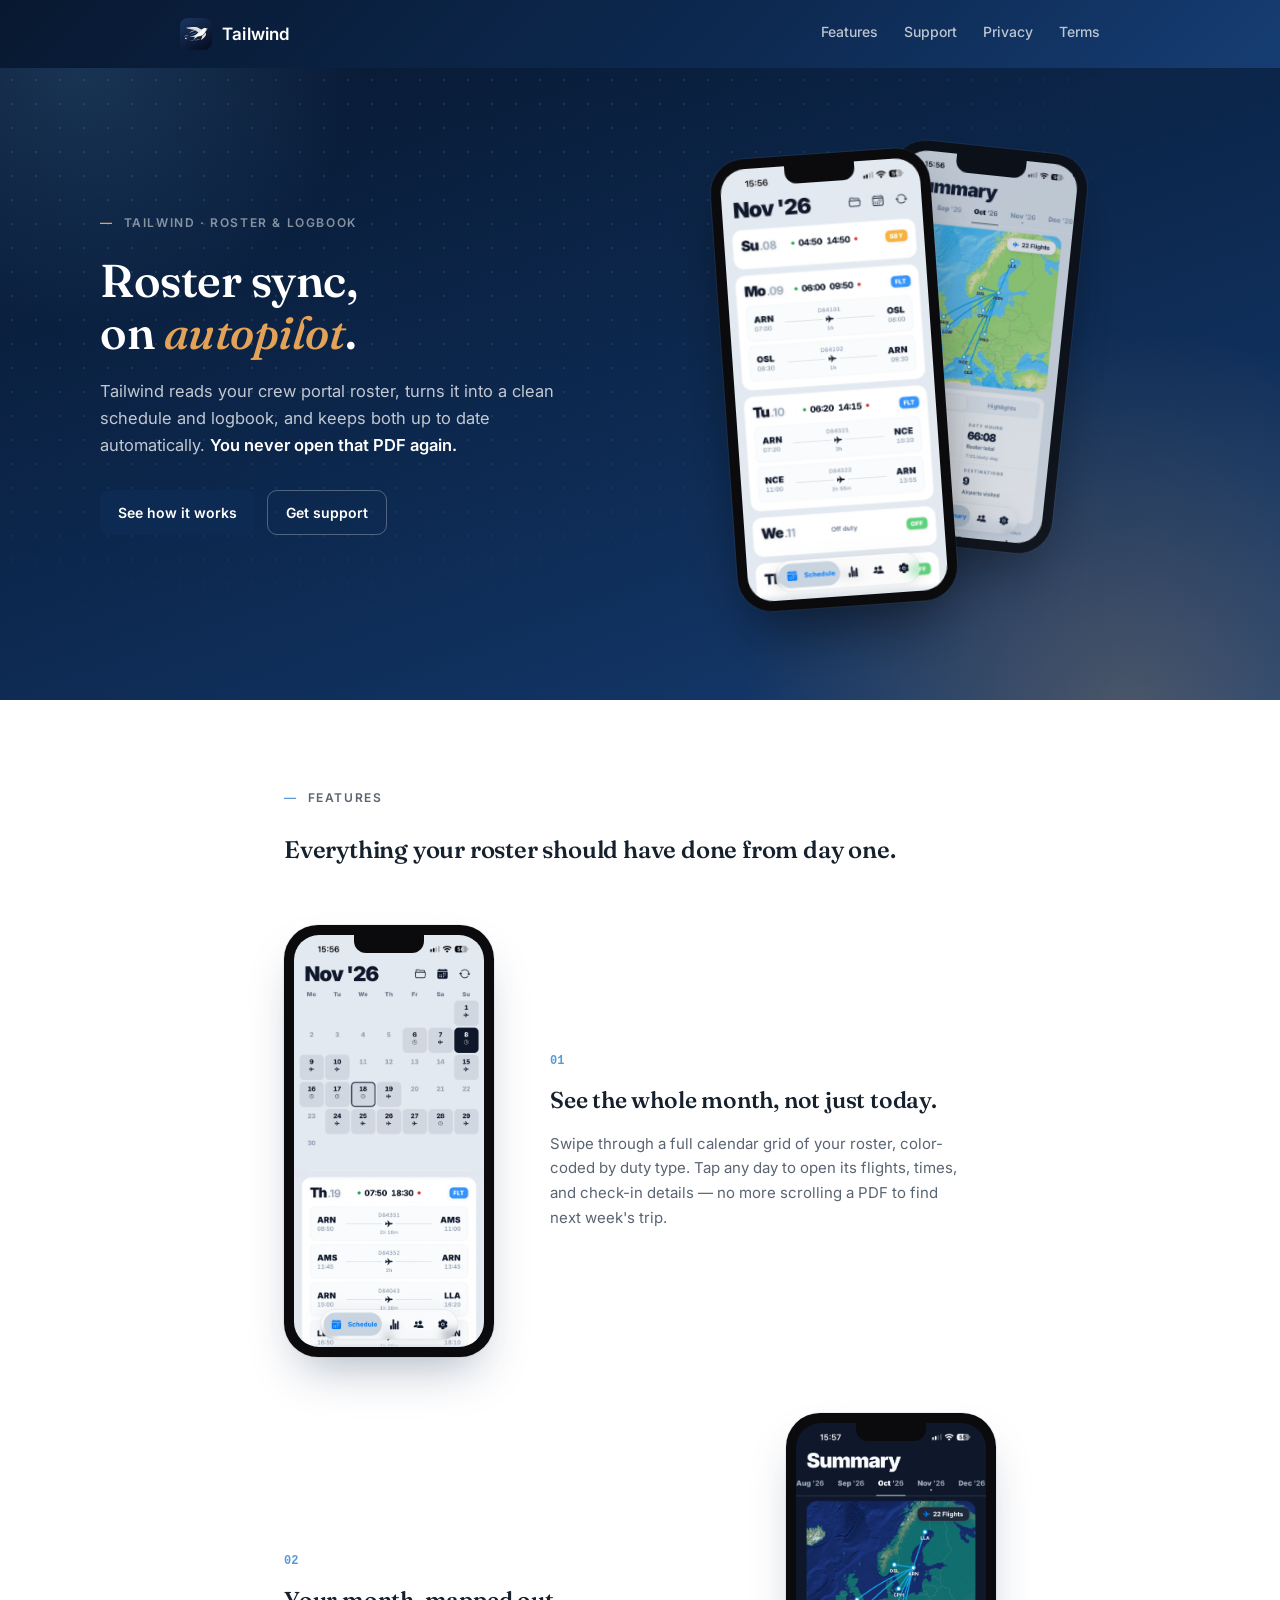
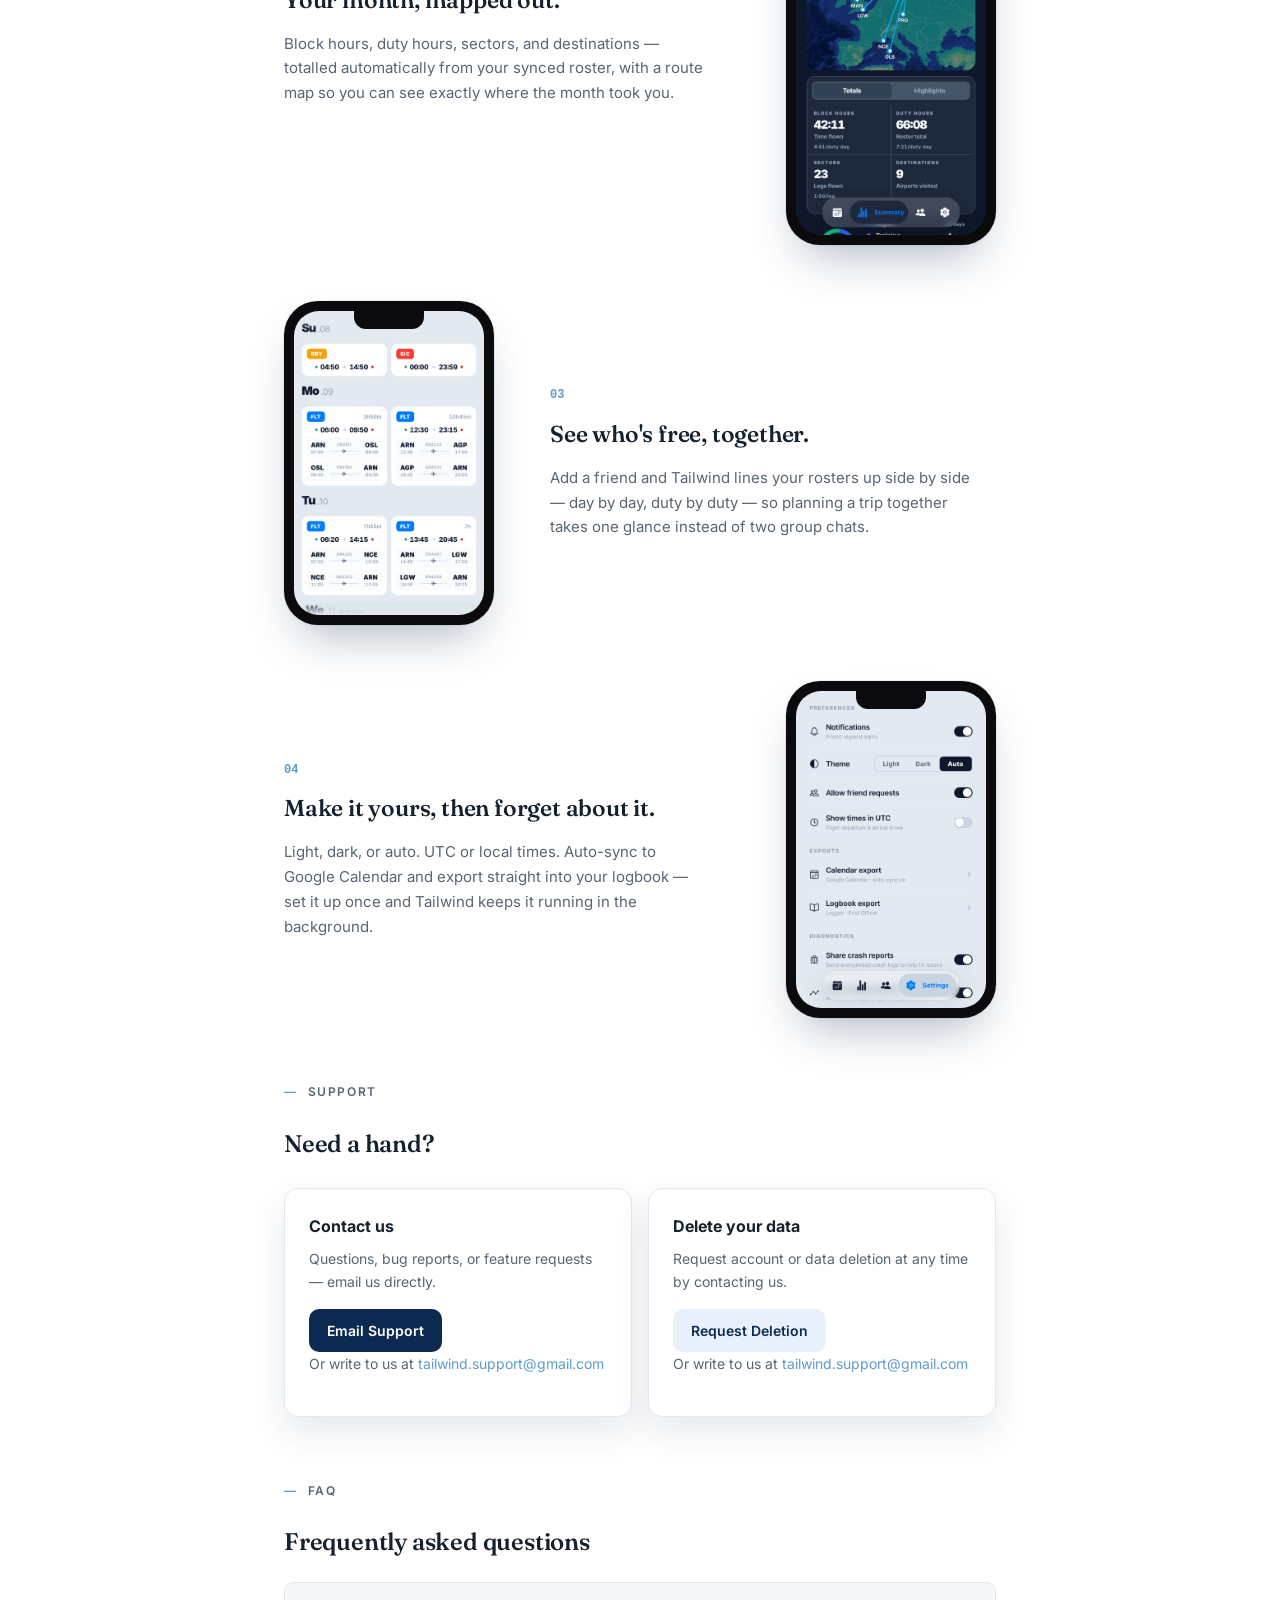
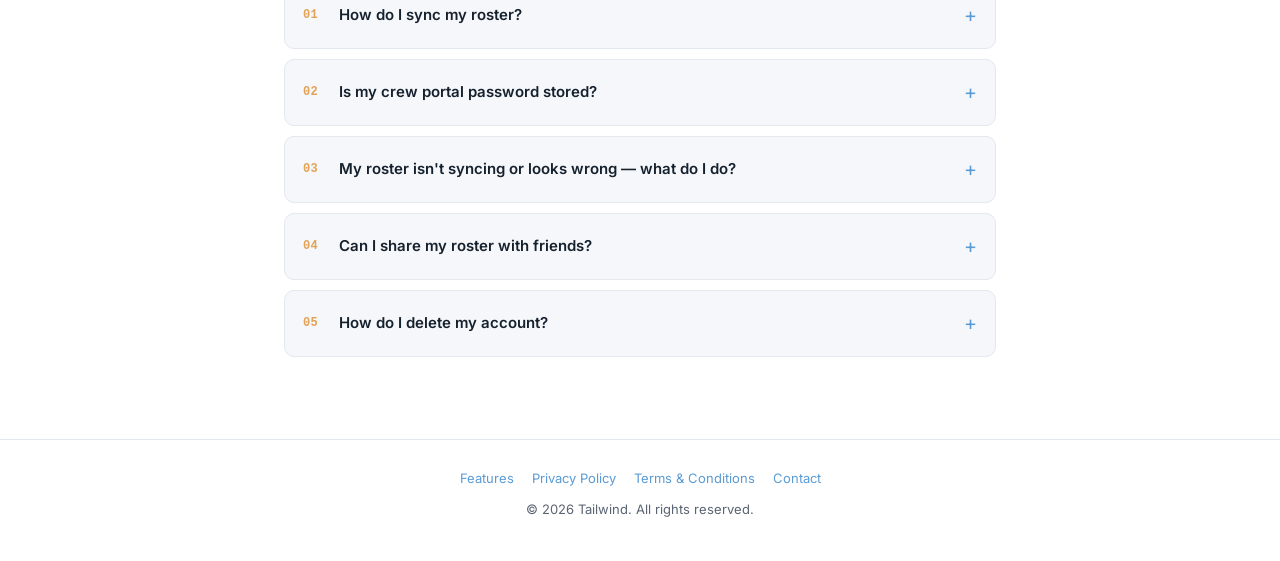
==== index.html @ 9eb15398 "Add two more feature rows using the Friends and Settings screens Both are cropped below the identity" ====
<!DOCTYPE html>
<html lang="en">
<head>
  <meta charset="UTF-8">
  <meta name="viewport" content="width=device-width, initial-scale=1.0">
  <title>Tailwind — Roster &amp; Logbook for Pilots</title>
  <meta name="description" content="Tailwind automatically syncs your airline crew portal roster into a clean schedule and logbook, so you never read a roster PDF again.">
  <link rel="icon" href="assets/icon.png">
  <link rel="preconnect" href="https://fonts.googleapis.com">
  <link rel="preconnect" href="https://fonts.gstatic.com" crossorigin>
  <link href="https://fonts.googleapis.com/css2?family=Fraunces:ital,wght@0,500;0,560;1,500&family=Inter:wght@400;500;600;700&display=swap" rel="stylesheet">
  <link rel="stylesheet" href="styles.css">
</head>
<body>
  <header class="site-header">
    <div class="header-inner">
      <a class="brand" href="index.html">
        <img src="assets/icon.png" alt="Tailwind">
        <span>Tailwind</span>
      </a>
      <nav class="site-nav">
        <a href="index.html#features">Features</a>
        <a href="index.html#support">Support</a>
        <a href="privacy.html">Privacy</a>
        <a href="terms.html">Terms</a>
      </nav>
    </div>
  </header>

  <section class="hero">
    <div class="hero-inner">
      <div class="hero-copy">
        <span class="eyebrow">Tailwind · Roster &amp; logbook</span>
        <h1>Roster sync,<br>on <em>autopilot</em>.</h1>
        <p class="lede">Tailwind reads your crew portal roster, turns it into a clean schedule and logbook, and keeps both up to date automatically. <strong>You never open that PDF again.</strong></p>
        <div class="hero-actions">
          <a class="btn" href="#features">See how it works</a>
          <a class="btn ghost" href="#support">Get support</a>
        </div>
      </div>

      <div class="phones" data-parallax>
        <div class="phone phone-back">
          <div class="phone-notch"></div>
          <div class="phone-screen">
            <img src="assets/screenshot-summary.webp" alt="Tailwind monthly summary with flight hours, duty days and sector count" loading="eager">
          </div>
        </div>

        <div class="phone phone-front">
          <div class="phone-notch"></div>
          <div class="phone-screen">
            <img src="assets/screenshot-schedule.webp" alt="Tailwind schedule view showing upcoming flight duties" loading="eager">
          </div>
        </div>
      </div>
    </div>
  </section>

  <main>
    <section class="block features" id="features">
      <span class="eyebrow reveal">Features</span>
      <h2 class="reveal">Everything your roster should have done from day one.</h2>

      <div class="feature-row reveal">
        <div class="feature-phone">
          <div class="phone phone-standalone">
            <div class="phone-notch"></div>
            <div class="phone-screen">
              <img src="assets/screenshot-calendar.webp" alt="Tailwind calendar view with a month grid and a selected duty day">
            </div>
          </div>
        </div>
        <div class="feature-copy">
          <span class="feature-num">01</span>
          <h3>See the whole month, not just today.</h3>
          <p>Swipe through a full calendar grid of your roster, color-coded by duty type. Tap any day to open its flights, times, and check-in details — no more scrolling a PDF to find next week's trip.</p>
        </div>
      </div>

      <div class="feature-row reverse reveal">
        <div class="feature-phone">
          <div class="phone phone-standalone">
            <div class="phone-notch"></div>
            <div class="phone-screen">
              <img src="assets/screenshot-summary-dark.webp" alt="Tailwind summary screen with a flight route map and monthly totals">
            </div>
          </div>
        </div>
        <div class="feature-copy">
          <span class="feature-num">02</span>
          <h3>Your month, mapped out.</h3>
          <p>Block hours, duty hours, sectors, and destinations — totalled automatically from your synced roster, with a route map so you can see exactly where the month took you.</p>
        </div>
      </div>

      <div class="feature-row reveal">
        <div class="feature-phone">
          <div class="phone phone-standalone">
            <div class="phone-notch"></div>
            <div class="phone-screen" style="aspect-ratio: 923 / 1480;">
              <img src="assets/screenshot-friends.webp" alt="Tailwind friend roster comparison showing two side-by-side schedules">
            </div>
          </div>
        </div>
        <div class="feature-copy">
          <span class="feature-num">03</span>
          <h3>See who's free, together.</h3>
          <p>Add a friend and Tailwind lines your rosters up side by side — day by day, duty by duty — so planning a trip together takes one glance instead of two group chats.</p>
        </div>
      </div>

      <div class="feature-row reverse reveal">
        <div class="feature-phone">
          <div class="phone phone-standalone">
            <div class="phone-notch"></div>
            <div class="phone-screen" style="aspect-ratio: 923 / 1540;">
              <img src="assets/screenshot-settings.webp" alt="Tailwind settings showing theme options and calendar and logbook export">
            </div>
          </div>
        </div>
        <div class="feature-copy">
          <span class="feature-num">04</span>
          <h3>Make it yours, then forget about it.</h3>
          <p>Light, dark, or auto. UTC or local times. Auto-sync to Google Calendar and export straight into your logbook — set it up once and Tailwind keeps it running in the background.</p>
        </div>
      </div>
    </section>

    <section class="block" id="support">
      <span class="eyebrow reveal">Support</span>
      <h2 class="reveal">Need a hand?</h2>

      <div class="cards">
        <div class="card reveal">
          <h3>Contact us</h3>
          <p>Questions, bug reports, or feature requests — email us directly.</p>
          <a class="btn" href="mailto:tailwind.support@gmail.com">Email Support</a>
          <p class="email-fallback">Or write to us at <a href="mailto:tailwind.support@gmail.com">tailwind.support@gmail.com</a></p>
        </div>
        <div class="card reveal">
          <h3>Delete your data</h3>
          <p>Request account or data deletion at any time by contacting us.</p>
          <a class="btn secondary" href="mailto:tailwind.support@gmail.com?subject=Account%20deletion%20request">Request Deletion</a>
          <p class="email-fallback">Or write to us at <a href="mailto:tailwind.support@gmail.com">tailwind.support@gmail.com</a></p>
        </div>
      </div>
    </section>

    <section class="block">
      <span class="eyebrow reveal">FAQ</span>
      <h2 class="reveal">Frequently asked questions</h2>

      <details class="faq-item reveal">
        <summary><span class="faq-q-wrap"><span class="faq-num">01</span><span>How do I sync my roster?</span></span></summary>
        <p>Open Tailwind, go to the Schedule tab, and tap Sync. The app opens your airline's crew portal in the background, signs you in, and downloads your latest roster automatically. You may be asked to approve a push notification as part of your airline's normal sign-in process.</p>
      </details>

      <details class="faq-item reveal">
        <summary><span class="faq-q-wrap"><span class="faq-num">02</span><span>Is my crew portal password stored?</span></span></summary>
        <p>No. Tailwind never collects or stores your crew portal password. Your username is kept only in your device's encrypted secure storage and is never sent to or retained on our servers. See our <a href="privacy.html">Privacy Policy</a> for full details.</p>
      </details>

      <details class="faq-item reveal">
        <summary><span class="faq-q-wrap"><span class="faq-num">03</span><span>My roster isn't syncing or looks wrong — what do I do?</span></span></summary>
        <p>Try syncing again first — a slow portal connection is the most common cause. If it keeps failing, use the in-app "Report an issue" option under Settings, or email us at <a href="mailto:tailwind.support@gmail.com">tailwind.support@gmail.com</a> with your airline and a description of what happened, and we'll look into it.</p>
      </details>

      <details class="faq-item reveal">
        <summary><span class="faq-q-wrap"><span class="faq-num">04</span><span>Can I share my roster with friends?</span></span></summary>
        <p>Yes. Tailwind supports friend roster sharing — once a friend request is accepted, they can view your synced roster. This is protected so only accepted friends can see it, and you can revoke access at any time from Settings.</p>
      </details>

      <details class="faq-item reveal">
        <summary><span class="faq-q-wrap"><span class="faq-num">05</span><span>How do I delete my account?</span></span></summary>
        <p>Email <a href="mailto:tailwind.support@gmail.com?subject=Account%20deletion%20request">tailwind.support@gmail.com</a> from the address associated with your account and we'll delete your account and all associated data.</p>
      </details>
    </section>
  </main>

  <footer>
    <div class="footer-links">
      <a href="index.html#features">Features</a>
      <a href="privacy.html">Privacy Policy</a>
      <a href="terms.html">Terms &amp; Conditions</a>
      <a href="mailto:tailwind.support@gmail.com">Contact</a>
    </div>
    &copy; 2026 Tailwind. All rights reserved.
  </footer>

  <script src="script.js"></script>
</body>
</html>
---- styles.css ----
:root {
  --navy-dark: #081830;
  --navy: #0d2a52;
  --navy-light: #163d73;
  --blue-accent: #5b9bd5;
  --blue-accent-soft: #e8f1fb;
  --amber: #e2a257;
  --text: #16212e;
  --text-muted: #5a6472;
  --bg: #ffffff;
  --bg-soft: #f5f7fa;
  --border: #e3e8ef;
  --radius: 14px;
  --serif: "Fraunces", Georgia, "Times New Roman", serif;
  --sans: "Inter", -apple-system, BlinkMacSystemFont, "Segoe UI", Roboto, Helvetica, Arial, sans-serif;
}

* { box-sizing: border-box; }

html { scroll-behavior: smooth; }

body {
  margin: 0;
  font-family: var(--sans);
  color: var(--text);
  background: var(--bg);
  line-height: 1.65;
  -webkit-font-smoothing: antialiased;
}

a { color: var(--blue-accent); text-decoration: none; }
a:hover { text-decoration: underline; }

.site-header {
  background: linear-gradient(135deg, var(--navy-dark), var(--navy) 60%, var(--navy-light));
  color: #fff;
  padding: 18px 24px;
}

.site-header .header-inner {
  max-width: 920px;
  margin: 0 auto;
  display: flex;
  align-items: center;
  justify-content: space-between;
  gap: 16px;
}

.brand {
  display: flex;
  align-items: center;
  gap: 10px;
  color: #fff;
}

.brand img {
  width: 32px;
  height: 32px;
  border-radius: 8px;
  display: block;
}

.brand span {
  font-weight: 600;
  font-size: 17px;
  letter-spacing: 0.2px;
}

.brand:hover { text-decoration: none; opacity: 0.9; }

.site-nav {
  display: flex;
  align-items: center;
  gap: 26px;
}

.site-nav a {
  position: relative;
  color: rgba(255, 255, 255, 0.72);
  font-size: 14px;
  font-weight: 500;
  padding-bottom: 4px;
}

.site-nav a:hover { color: #fff; text-decoration: none; }

.site-nav a.active { color: #fff; }

.site-nav a.active::after {
  content: "";
  position: absolute;
  left: 0;
  right: 0;
  bottom: -2px;
  height: 2px;
  border-radius: 2px;
  background: var(--amber);
}

/* ---------- Hero ---------- */

.hero {
  position: relative;
  overflow: hidden;
  background:
    radial-gradient(640px circle at 88% 102%, rgba(226, 162, 87, 0.26), transparent 60%),
    radial-gradient(520px circle at 6% -4%, rgba(91, 155, 213, 0.22), transparent 55%),
    linear-gradient(160deg, var(--navy-dark), var(--navy) 55%, var(--navy-light));
  color: #fff;
  padding: 76px 24px 96px;
}

.hero::before {
  content: "";
  position: absolute;
  inset: 0;
  background-image: radial-gradient(rgba(255, 255, 255, 0.09) 1px, transparent 1px);
  background-size: 24px 24px;
  -webkit-mask-image: radial-gradient(ellipse at 20% 10%, black 30%, transparent 70%);
  mask-image: radial-gradient(ellipse at 20% 10%, black 30%, transparent 70%);
  pointer-events: none;
}

.hero-inner {
  position: relative;
  z-index: 1;
  max-width: 1080px;
  margin: 0 auto;
  display: flex;
  align-items: center;
  gap: 48px;
}

.hero-copy {
  flex: 1 1 440px;
  max-width: 480px;
}

.eyebrow {
  display: flex;
  align-items: center;
  gap: 10px;
  font-family: var(--sans);
  font-size: 12px;
  font-weight: 600;
  letter-spacing: 1.6px;
  text-transform: uppercase;
  color: rgba(255, 255, 255, 0.5);
  margin: 0 0 22px;
}

.eyebrow::before {
  content: "—";
  color: var(--amber);
}

main .eyebrow,
.legal .eyebrow {
  color: var(--text-muted);
}

main .eyebrow::before,
.legal .eyebrow::before {
  color: var(--blue-accent);
}

.hero h1 {
  font-family: var(--serif);
  font-weight: 560;
  font-size: 46px;
  line-height: 1.12;
  letter-spacing: -0.5px;
  margin: 0 0 20px;
}

.hero h1 em {
  font-style: italic;
  font-weight: 500;
  color: var(--amber);
}

.hero p.lede {
  font-size: 16.5px;
  color: rgba(255, 255, 255, 0.75);
  max-width: 460px;
  margin: 0;
}

.hero p.lede strong {
  color: #fff;
  font-weight: 600;
}

/* ---------- Hero reply-time chip ---------- */

.hero-ticket {
  display: inline-flex;
  align-items: center;
  gap: 10px;
  margin-top: 28px;
  padding: 9px 16px;
  background: rgba(255, 255, 255, 0.06);
  border: 1px solid rgba(255, 255, 255, 0.16);
  border-radius: 999px;
}

.hero-ticket .ticket-label {
  font-size: 11px;
  font-weight: 600;
  letter-spacing: 0.6px;
  text-transform: uppercase;
  color: rgba(255, 255, 255, 0.55);
}

.hero-ticket .ticket-value {
  font-family: var(--serif);
  font-style: italic;
  font-size: 16px;
  font-weight: 500;
  color: var(--amber);
}

/* ---------- Phone mockups ---------- */

.phones {
  position: relative;
  flex: 0 0 auto;
  width: 360px;
  height: 460px;
  margin: 0 auto;
  perspective: 1400px;
}

.phone {
  position: absolute;
  width: 220px;
  border-radius: 34px;
  background: #0b0b0d;
  padding: 10px;
  box-shadow: 0 30px 60px -16px rgba(0, 0, 0, 0.55), 0 0 0 1px rgba(255, 255, 255, 0.06);
  transform: rotateX(var(--tiltX, 0deg)) rotateY(var(--tiltY, 0deg));
  transition: transform 0.3s ease-out;
}

.phone-back {
  top: 0;
  right: 14px;
  width: 196px;
  opacity: 0.82;
  transform: rotate(6deg) rotateX(var(--tiltX, 0deg)) rotateY(var(--tiltY, 0deg));
  z-index: 1;
}

.phone-front {
  bottom: 0;
  left: 0;
  z-index: 2;
  transform: rotate(-4deg) rotateX(var(--tiltX, 0deg)) rotateY(var(--tiltY, 0deg));
}

.phone-notch {
  position: absolute;
  top: 10px;
  left: 50%;
  transform: translateX(-50%);
  width: 70px;
  height: 18px;
  background: #0b0b0d;
  border-radius: 0 0 12px 12px;
  z-index: 3;
}

.phone-screen {
  position: relative;
  background: #0f172a;
  border-radius: 25px;
  overflow: hidden;
  aspect-ratio: 923 / 2000;
}

.phone-screen img {
  display: block;
  width: 100%;
  height: 100%;
  object-fit: cover;
}

/* ---------- Hero actions ---------- */

.hero-actions {
  display: flex;
  flex-wrap: wrap;
  gap: 12px;
  margin-top: 30px;
}

.hero-actions .btn.ghost {
  background: transparent;
  border: 1px solid rgba(255, 255, 255, 0.28);
  color: #fff;
}

.hero-actions .btn.ghost:hover {
  background: rgba(255, 255, 255, 0.08);
}

/* ---------- Features ---------- */

section.block.features {
  margin-top: 88px;
}

.feature-row {
  display: flex;
  align-items: center;
  gap: 56px;
  margin-top: 56px;
}

.feature-row.reverse {
  flex-direction: row-reverse;
}

.feature-phone {
  flex: 0 0 auto;
}

.phone-standalone {
  position: relative;
  width: 210px;
  margin: 0 auto;
  transform: none !important;
  box-shadow: 0 24px 48px -16px rgba(13, 42, 82, 0.35), 0 0 0 1px rgba(13, 42, 82, 0.06);
}

.feature-copy {
  flex: 1 1 320px;
}

.feature-num {
  display: block;
  font-family: "SFMono-Regular", Consolas, "Liberation Mono", Menlo, monospace;
  font-size: 12px;
  font-weight: 600;
  color: var(--blue-accent);
  margin-bottom: 10px;
}

.feature-copy h3 {
  font-family: var(--serif);
  font-weight: 560;
  font-size: 23px;
  margin: 0 0 12px;
  letter-spacing: -0.2px;
  color: var(--text);
}

.feature-copy p {
  font-size: 15px;
  color: var(--text-muted);
  max-width: 420px;
  margin: 0;
}

/* ---------- Page head (legal pages) ---------- */

.page-head {
  max-width: 760px;
  margin: 0 auto;
  padding: 48px 24px 8px;
}

.page-head h1 {
  font-family: var(--serif);
  font-weight: 560;
  font-size: 32px;
  margin: 0 0 6px;
  letter-spacing: -0.3px;
}

.page-head .updated {
  color: var(--text-muted);
  font-size: 14px;
}

main {
  max-width: 760px;
  margin: 0 auto;
  padding: 0 24px 72px;
}

/* ---------- Cards ---------- */

.cards {
  display: grid;
  grid-template-columns: 1fr 1fr;
  gap: 16px;
  margin-top: 24px;
}

.card {
  background: var(--bg);
  border: 1px solid var(--border);
  border-radius: var(--radius);
  padding: 24px;
  box-shadow: 0 16px 36px rgba(13, 42, 82, 0.1);
}

.card h3 {
  font-size: 16px;
  margin: 0 0 8px;
}

.card p {
  font-size: 14px;
  color: var(--text-muted);
  margin: 0 0 16px;
}

.btn {
  display: inline-flex;
  align-items: center;
  gap: 8px;
  background: var(--navy);
  color: #fff;
  font-size: 14px;
  font-weight: 600;
  padding: 10px 18px;
  border-radius: 10px;
}

.btn:hover {
  background: var(--navy-light);
  text-decoration: none;
}

.btn.secondary {
  background: var(--blue-accent-soft);
  color: var(--navy);
}

.btn.secondary:hover { background: #ddeaf8; }

.email-fallback {
  margin: 12px 0 0;
  font-size: 13px;
  color: var(--text-muted);
}

/* ---------- FAQ ---------- */

section.block {
  margin-top: 64px;
}

section.block h2 {
  font-family: var(--serif);
  font-weight: 560;
  font-size: 24px;
  margin: 0 0 20px;
  letter-spacing: -0.2px;
}

.faq-item {
  border: 1px solid var(--border);
  border-radius: 10px;
  padding: 2px 18px;
  margin-bottom: 10px;
  background: var(--bg-soft);
}

.faq-item summary {
  cursor: pointer;
  font-weight: 600;
  font-size: 15px;
  padding: 14px 0;
  list-style: none;
  display: flex;
  justify-content: space-between;
  align-items: center;
}

.faq-item summary::-webkit-details-marker { display: none; }

.faq-q-wrap {
  display: flex;
  align-items: center;
  gap: 16px;
}

.faq-num {
  font-family: "SFMono-Regular", Consolas, "Liberation Mono", Menlo, monospace;
  font-size: 12px;
  font-weight: 600;
  letter-spacing: 0.4px;
  color: var(--amber);
  min-width: 20px;
}

.faq-item summary::after {
  content: "+";
  color: var(--blue-accent);
  font-size: 20px;
  font-weight: 400;
  margin-left: 12px;
}

.faq-item[open] summary::after { content: "\2212"; }

.faq-item p {
  margin: 0 0 16px;
  color: var(--text-muted);
  font-size: 14.5px;
}

/* ---------- Legal pages ---------- */

.callout {
  display: flex;
  gap: 14px;
  align-items: flex-start;
  background: var(--blue-accent-soft);
  border: 1px solid rgba(91, 155, 213, 0.3);
  border-radius: 12px;
  padding: 16px 18px;
  margin: 24px 0 32px;
}

.callout-icon {
  font-size: 20px;
  line-height: 1;
}

.callout div {
  font-size: 14.5px;
  color: #1f3a57;
}

.callout strong {
  color: var(--navy);
}

.callout.warning {
  background: #fef3e8;
  border-color: rgba(226, 162, 87, 0.4);
}

.callout.warning div { color: #6b4a1f; }
.callout.warning strong { color: #8a5a1a; }

.processor-list {
  padding-left: 20px;
  margin: 12px 0 16px;
}

.processor-list li {
  margin-bottom: 8px;
}

.legal h2 {
  font-size: 16px;
  margin-top: 32px;
  margin-bottom: 8px;
  color: var(--navy);
}

.legal p, .legal li {
  font-size: 15px;
  color: #333;
}

.legal ul { padding-left: 20px; }

footer {
  border-top: 1px solid var(--border);
  padding: 28px 24px 40px;
  text-align: center;
  color: var(--text-muted);
  font-size: 13px;
}

footer .footer-links {
  display: flex;
  gap: 18px;
  justify-content: center;
  margin-bottom: 10px;
}

/* ---------- Scroll reveal ---------- */

.reveal {
  opacity: 0;
  transform: translateY(18px);
  transition: opacity 0.6s ease, transform 0.6s ease;
}

.reveal.in-view {
  opacity: 1;
  transform: translateY(0);
}

@media (prefers-reduced-motion: reduce) {
  .reveal { transition: none; }
  .phone { transition: none; }
}

@media (max-width: 860px) {
  .hero-inner {
    flex-direction: column;
    align-items: flex-start;
    gap: 56px;
  }

  .phones {
    align-self: center;
    margin: 0;
  }

  .feature-row,
  .feature-row.reverse {
    flex-direction: column;
    gap: 28px;
    text-align: center;
  }

  .feature-copy p { margin: 0 auto; }
}

@media (max-width: 560px) {
  .cards { grid-template-columns: 1fr; }
  .hero { padding: 56px 20px 72px; }
  .hero h1 { font-size: 34px; }
  .phones { width: 300px; height: 400px; transform: scale(0.92); transform-origin: top center; }
  .site-nav { gap: 16px; }
  .site-nav a { font-size: 13px; }
  .hero-actions { flex-direction: column; align-items: stretch; }
  .hero-actions .btn { text-align: center; justify-content: center; }
}
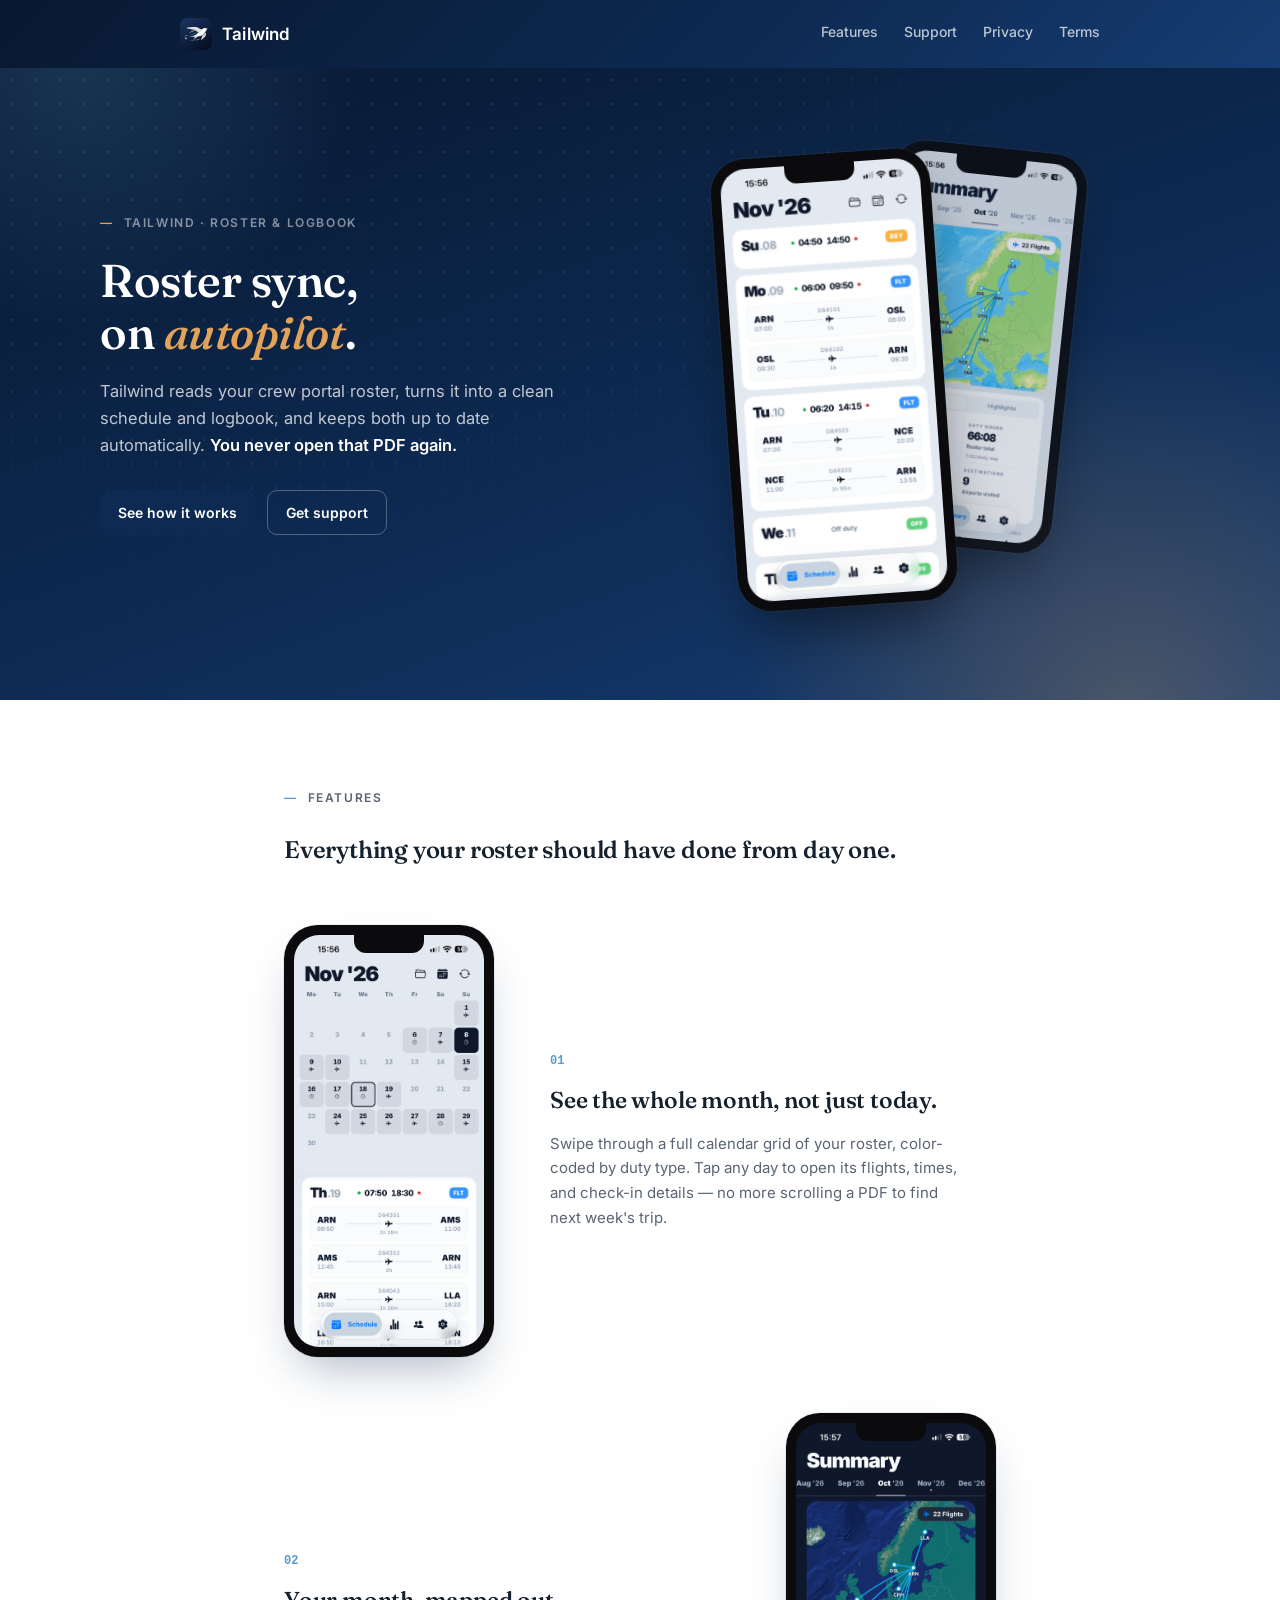
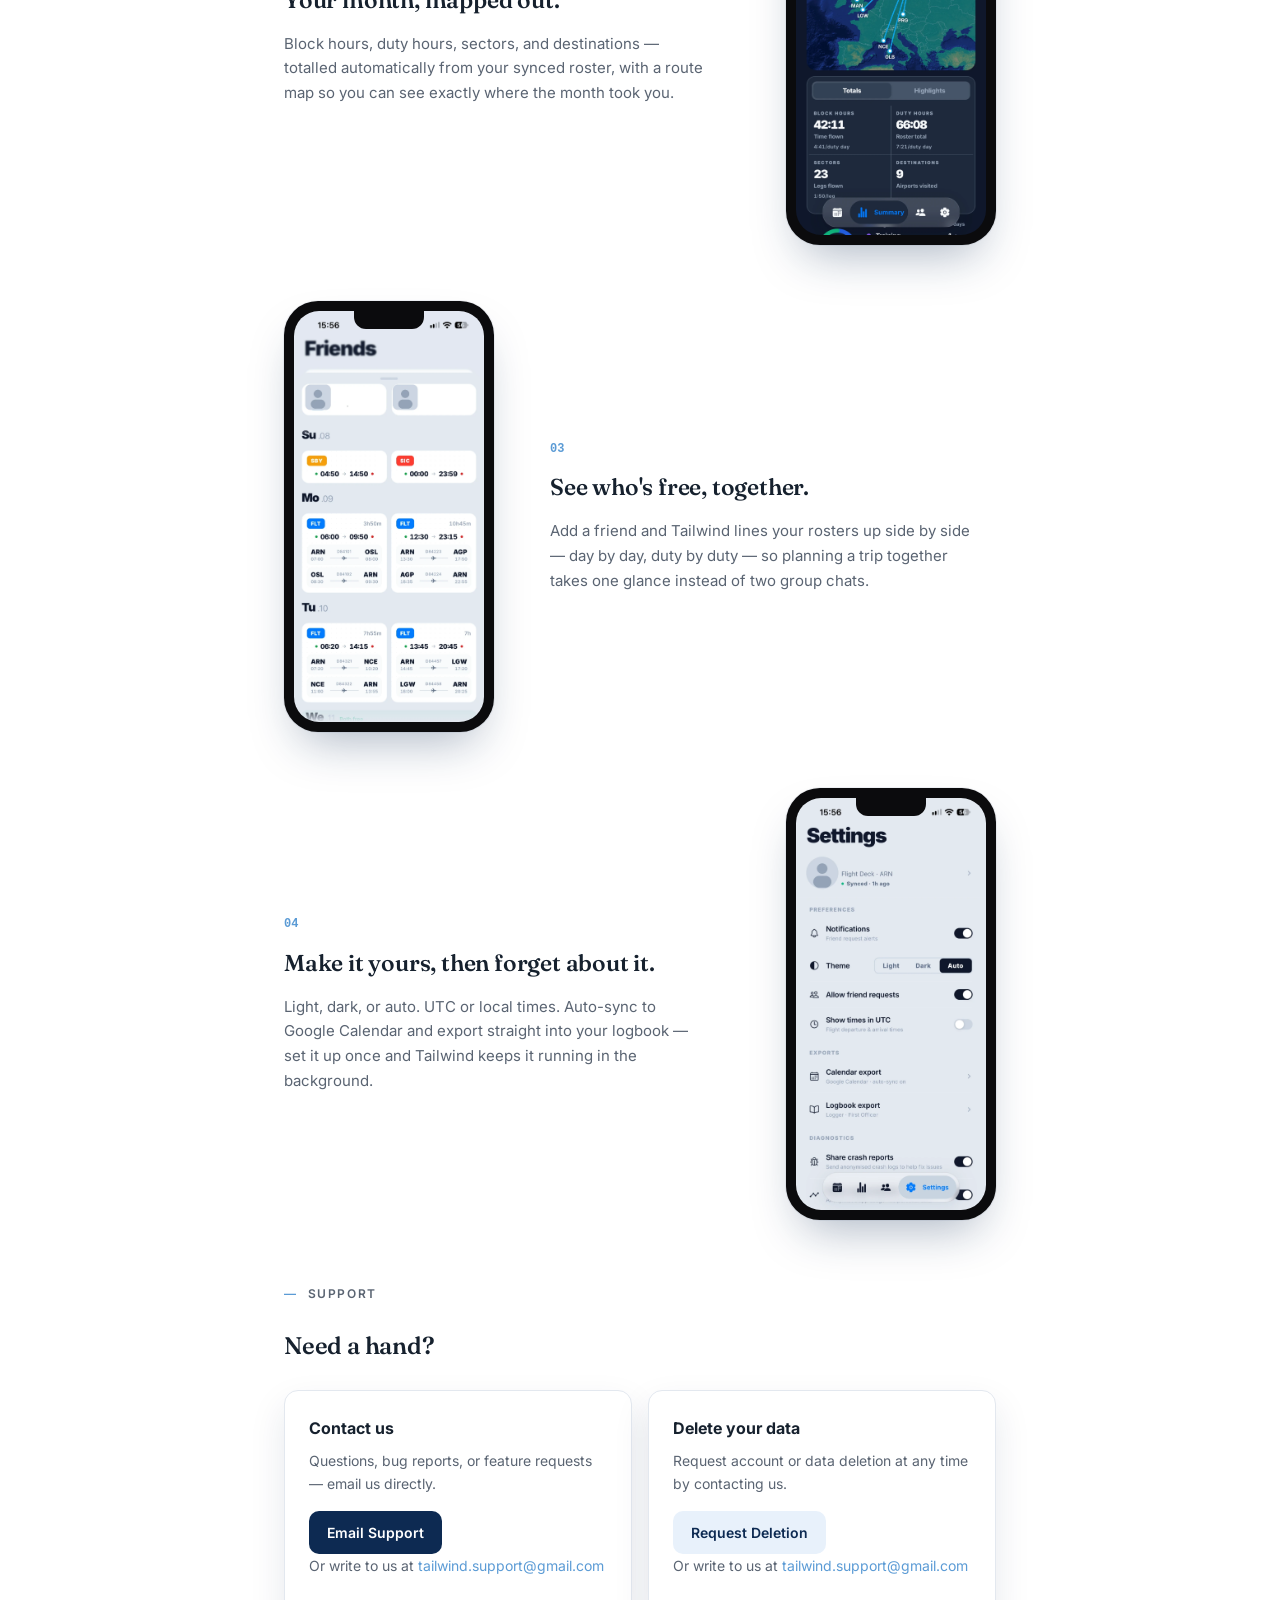
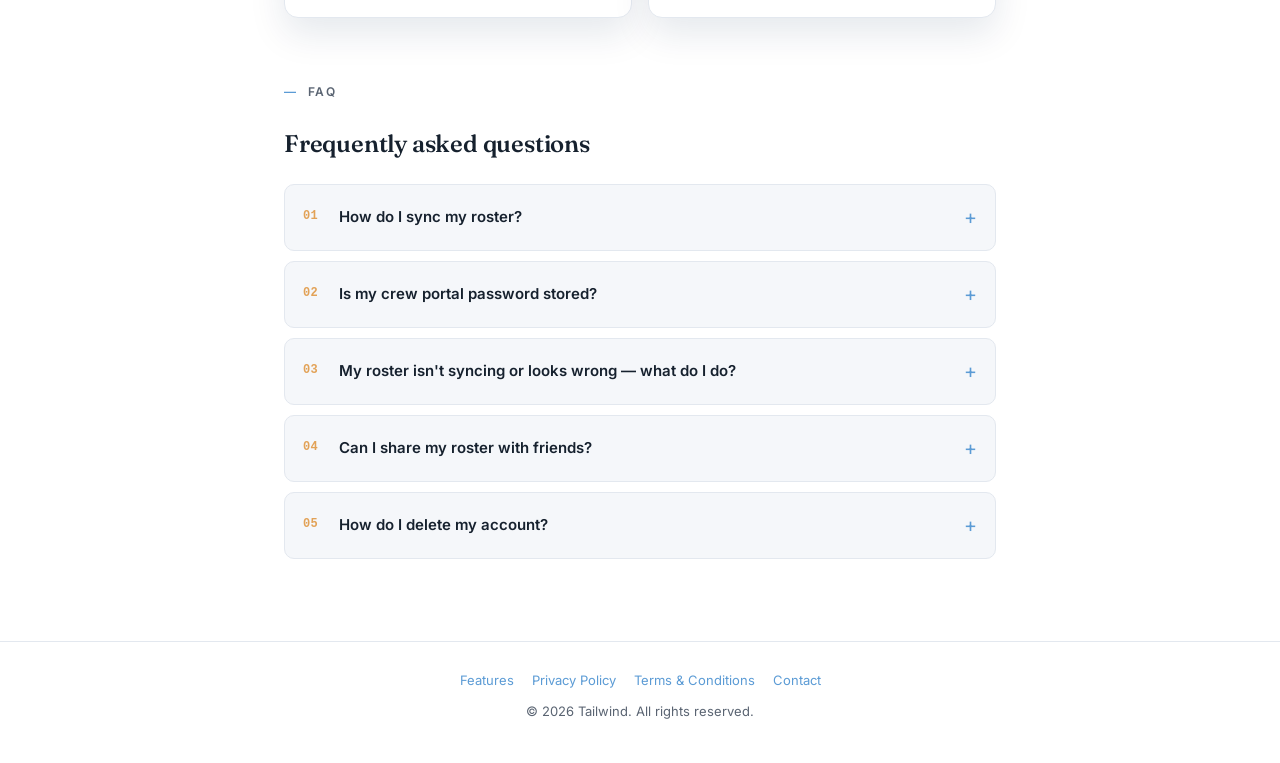
==== commit 7a872f7c: "Fix phone proportions: redact in place instead of cropping to aspect The cropped Friends/Settings sc" ====
--- a/index.html
+++ b/index.html
@@ -98,7 +98,7 @@
         <div class="feature-phone">
           <div class="phone phone-standalone">
             <div class="phone-notch"></div>
-            <div class="phone-screen" style="aspect-ratio: 923 / 1480;">
+            <div class="phone-screen">
               <img src="assets/screenshot-friends.webp" alt="Tailwind friend roster comparison showing two side-by-side schedules">
             </div>
           </div>
@@ -114,7 +114,7 @@
         <div class="feature-phone">
           <div class="phone phone-standalone">
             <div class="phone-notch"></div>
-            <div class="phone-screen" style="aspect-ratio: 923 / 1540;">
+            <div class="phone-screen">
               <img src="assets/screenshot-settings.webp" alt="Tailwind settings showing theme options and calendar and logbook export">
             </div>
           </div>
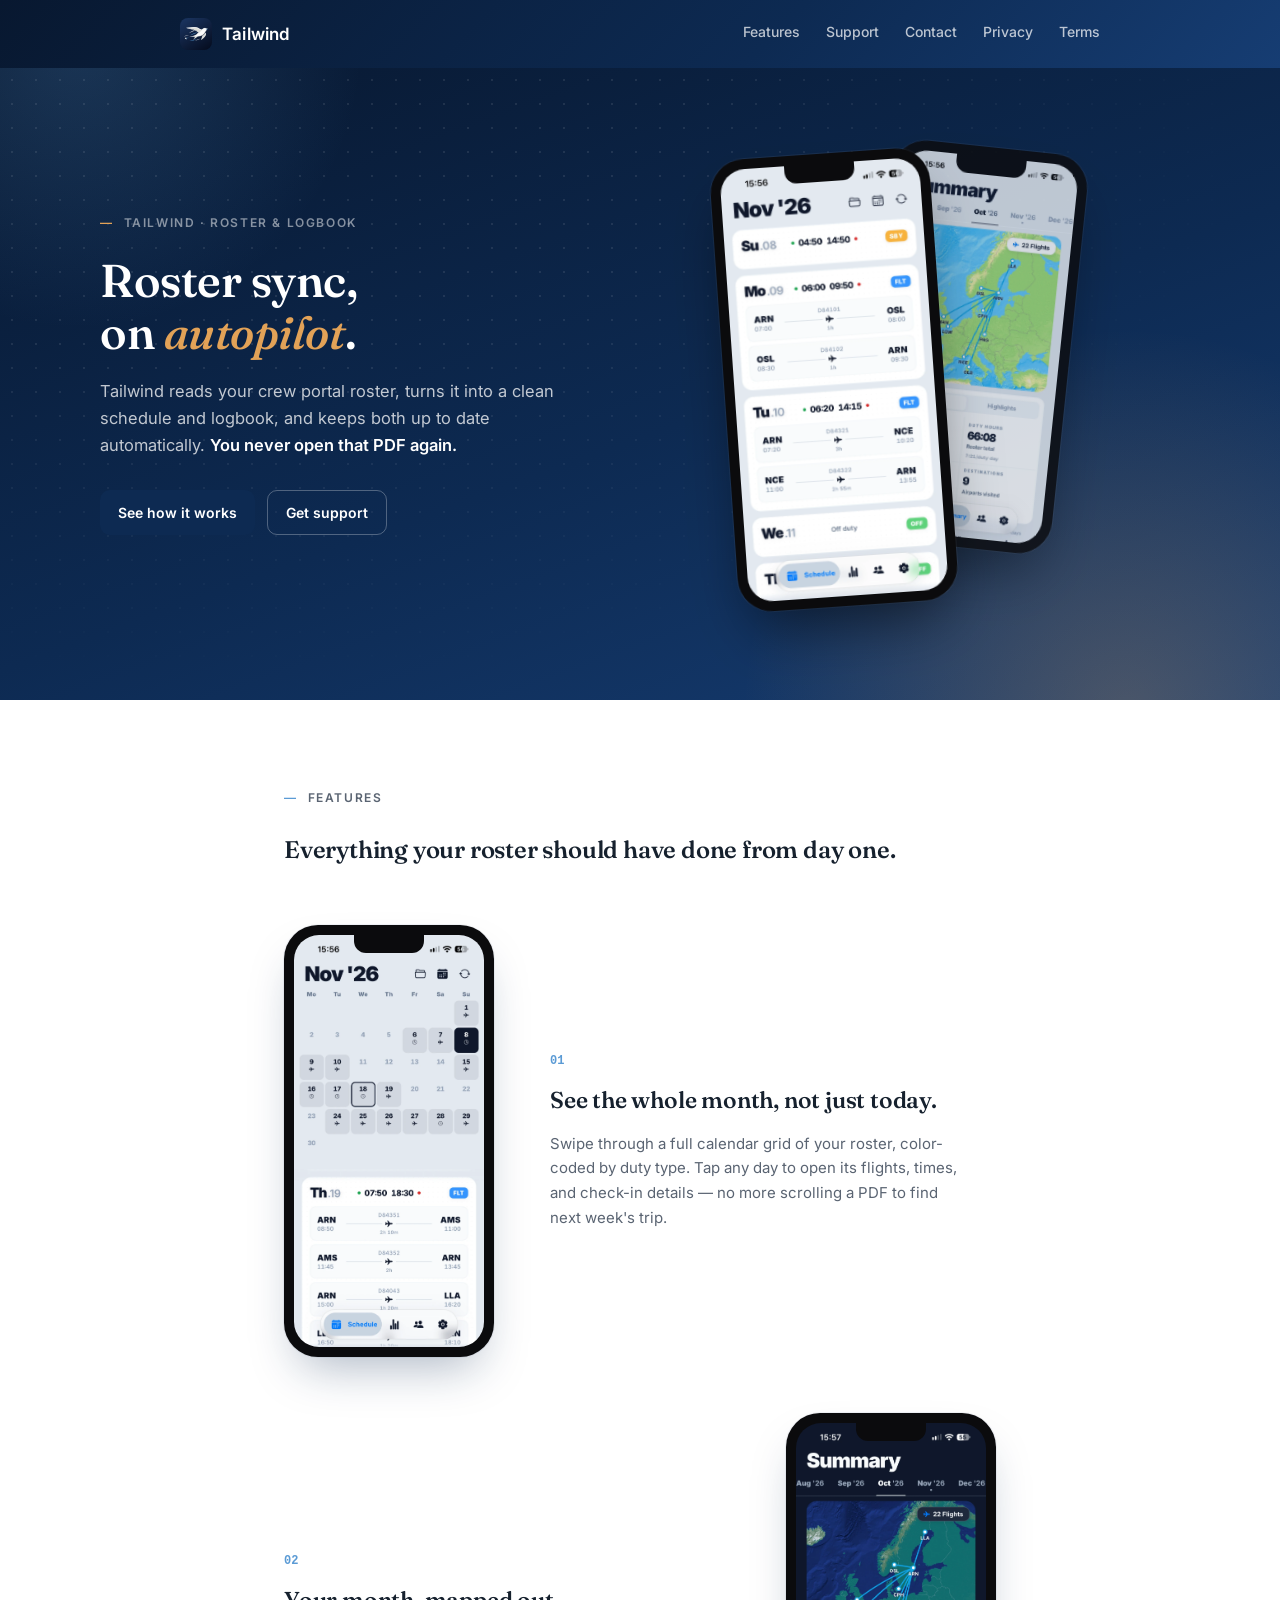
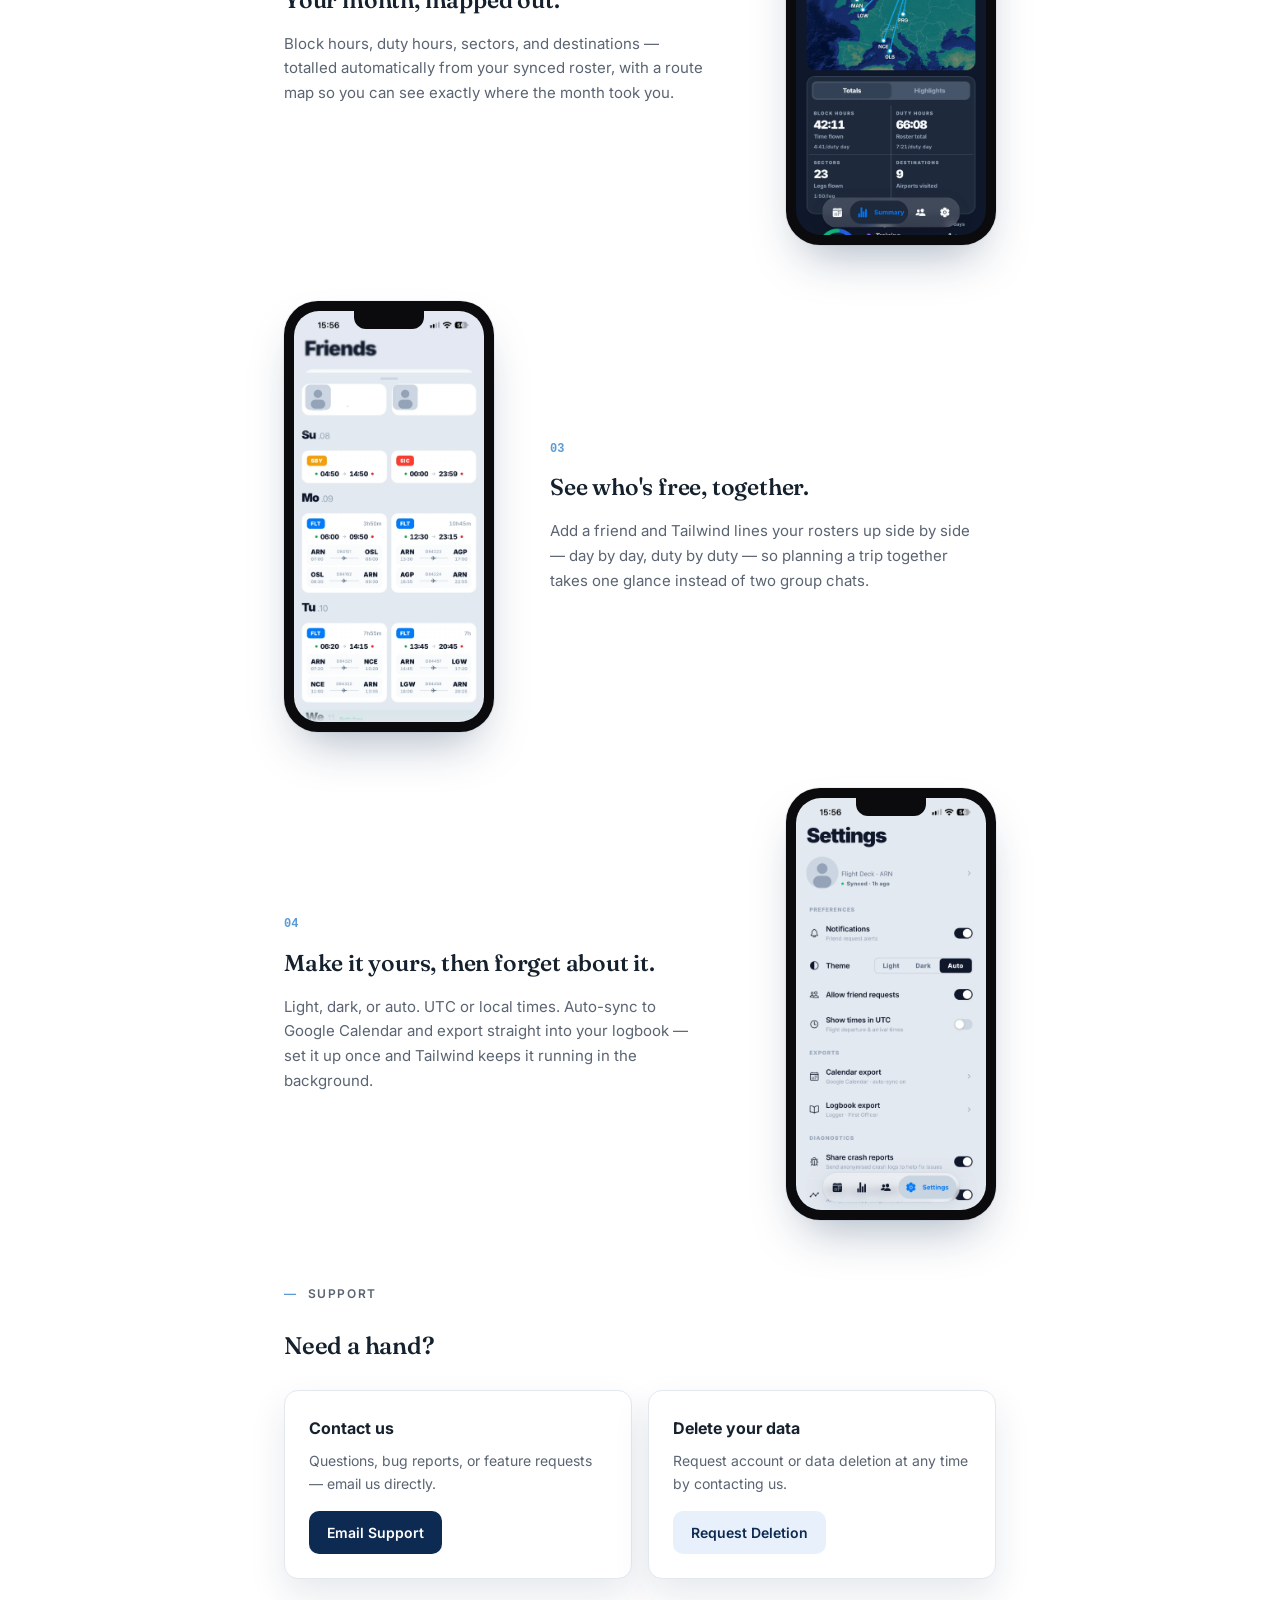
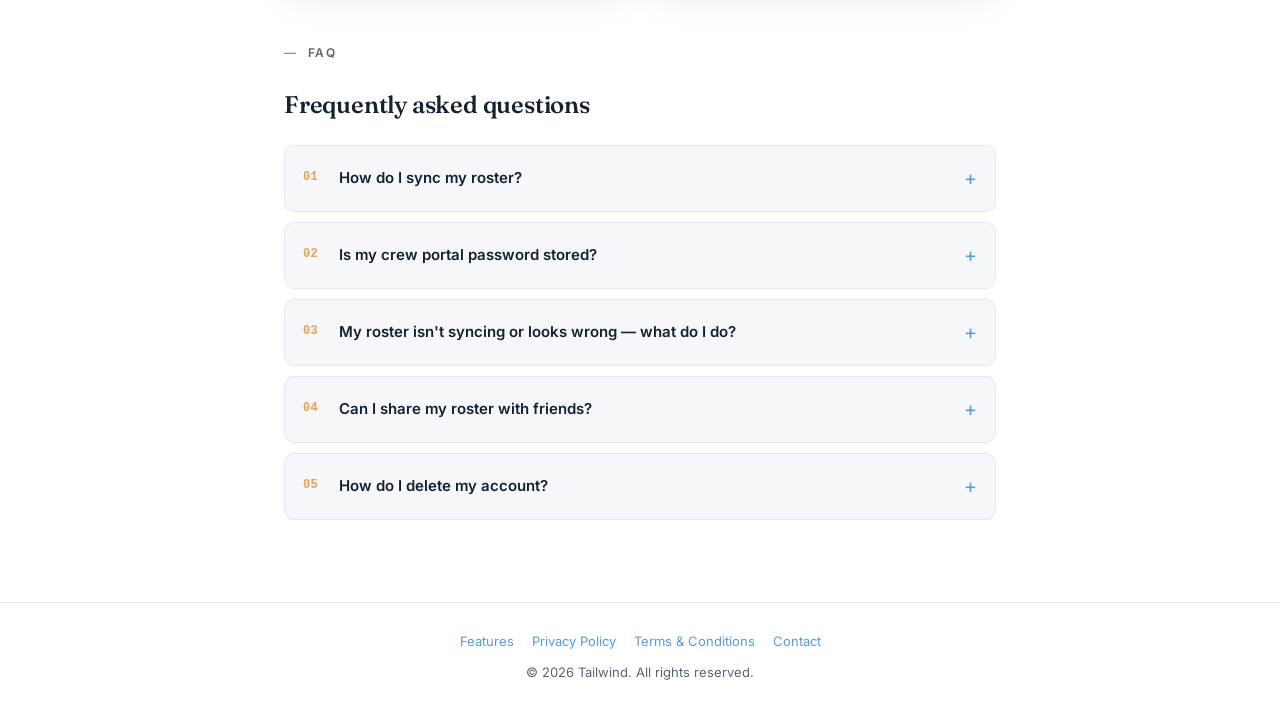
==== commit 38619ed3: "Add a dedicated contact page; make contact buttons reliable Email Support / Request Deletion now lin" ====
--- a/index.html
+++ b/index.html
@@ -21,6 +21,7 @@
       <nav class="site-nav">
         <a href="index.html#features">Features</a>
         <a href="index.html#support">Support</a>
+        <a href="contact.html">Contact</a>
         <a href="privacy.html">Privacy</a>
         <a href="terms.html">Terms</a>
       </nav>
@@ -135,14 +136,12 @@
         <div class="card reveal">
           <h3>Contact us</h3>
           <p>Questions, bug reports, or feature requests — email us directly.</p>
-          <a class="btn" href="mailto:tailwind.support@gmail.com">Email Support</a>
-          <p class="email-fallback">Or write to us at <a href="mailto:tailwind.support@gmail.com">tailwind.support@gmail.com</a></p>
+          <a class="btn" href="contact.html">Email Support</a>
         </div>
         <div class="card reveal">
           <h3>Delete your data</h3>
           <p>Request account or data deletion at any time by contacting us.</p>
-          <a class="btn secondary" href="mailto:tailwind.support@gmail.com?subject=Account%20deletion%20request">Request Deletion</a>
-          <p class="email-fallback">Or write to us at <a href="mailto:tailwind.support@gmail.com">tailwind.support@gmail.com</a></p>
+          <a class="btn secondary" href="contact.html">Request Deletion</a>
         </div>
       </div>
     </section>
@@ -163,7 +162,7 @@
 
       <details class="faq-item reveal">
         <summary><span class="faq-q-wrap"><span class="faq-num">03</span><span>My roster isn't syncing or looks wrong — what do I do?</span></span></summary>
-        <p>Try syncing again first — a slow portal connection is the most common cause. If it keeps failing, use the in-app "Report an issue" option under Settings, or email us at <a href="mailto:tailwind.support@gmail.com">tailwind.support@gmail.com</a> with your airline and a description of what happened, and we'll look into it.</p>
+        <p>Try syncing again first — a slow portal connection is the most common cause. If it keeps failing, use the in-app "Report an issue" option under Settings, or <a href="contact.html">contact us</a> with your airline and a description of what happened, and we'll look into it.</p>
       </details>
 
       <details class="faq-item reveal">
@@ -173,7 +172,7 @@
 
       <details class="faq-item reveal">
         <summary><span class="faq-q-wrap"><span class="faq-num">05</span><span>How do I delete my account?</span></span></summary>
-        <p>Email <a href="mailto:tailwind.support@gmail.com?subject=Account%20deletion%20request">tailwind.support@gmail.com</a> from the address associated with your account and we'll delete your account and all associated data.</p>
+        <p><a href="contact.html">Contact us</a> from the address associated with your account and we'll delete your account and all associated data.</p>
       </details>
     </section>
   </main>
@@ -183,7 +182,7 @@
       <a href="index.html#features">Features</a>
       <a href="privacy.html">Privacy Policy</a>
       <a href="terms.html">Terms &amp; Conditions</a>
-      <a href="mailto:tailwind.support@gmail.com">Contact</a>
+      <a href="contact.html">Contact</a>
     </div>
     &copy; 2026 Tailwind. All rights reserved.
   </footer>
--- a/styles.css
+++ b/styles.css
@@ -383,6 +383,69 @@
   font-size: 14px;
 }
 
+/* ---------- Contact page ---------- */
+
+.contact-block {
+  max-width: 540px;
+  margin: 0 0 48px;
+  padding-bottom: 48px;
+  border-bottom: 1px solid var(--border);
+}
+
+.contact-block:last-child {
+  border-bottom: none;
+}
+
+.contact-block h2 {
+  font-family: var(--serif);
+  font-weight: 560;
+  font-size: 22px;
+  margin: 0 0 10px;
+  letter-spacing: -0.2px;
+}
+
+.contact-block p {
+  font-size: 15px;
+  color: var(--text-muted);
+  margin: 0 0 20px;
+}
+
+.email-pill {
+  display: flex;
+  align-items: center;
+  justify-content: space-between;
+  gap: 12px;
+  background: var(--bg-soft);
+  border: 1px solid var(--border);
+  border-radius: 12px;
+  padding: 14px 16px;
+  margin-bottom: 16px;
+}
+
+.email-pill span {
+  font-family: "SFMono-Regular", Consolas, "Liberation Mono", Menlo, monospace;
+  font-size: 15px;
+  color: var(--text);
+  word-break: break-all;
+}
+
+.copy-btn {
+  flex: 0 0 auto;
+  background: var(--navy);
+  color: #fff;
+  border: none;
+  font-family: var(--sans);
+  font-size: 13px;
+  font-weight: 600;
+  padding: 8px 14px;
+  border-radius: 8px;
+  cursor: pointer;
+}
+
+.copy-btn:hover { background: var(--navy-light); }
+
+.copy-btn.copied { background: #2f9e5c; }
+
 main {
   max-width: 760px;
   margin: 0 auto;
@@ -440,12 +503,6 @@
 }
 
 .btn.secondary:hover { background: #ddeaf8; }
-
-.email-fallback {
-  margin: 12px 0 0;
-  font-size: 13px;
-  color: var(--text-muted);
-}
 
 /* ---------- FAQ ---------- */
 
@@ -631,8 +688,10 @@
   .hero { padding: 56px 20px 72px; }
   .hero h1 { font-size: 34px; }
   .phones { width: 300px; height: 400px; transform: scale(0.92); transform-origin: top center; }
-  .site-nav { gap: 16px; }
-  .site-nav a { font-size: 13px; }
+  .site-header { padding: 16px 14px; }
+  .site-nav { gap: 8px; }
+  .site-nav a { font-size: 11.5px; }
+  .brand span { display: none; }
   .hero-actions { flex-direction: column; align-items: stretch; }
   .hero-actions .btn { text-align: center; justify-content: center; }
 }
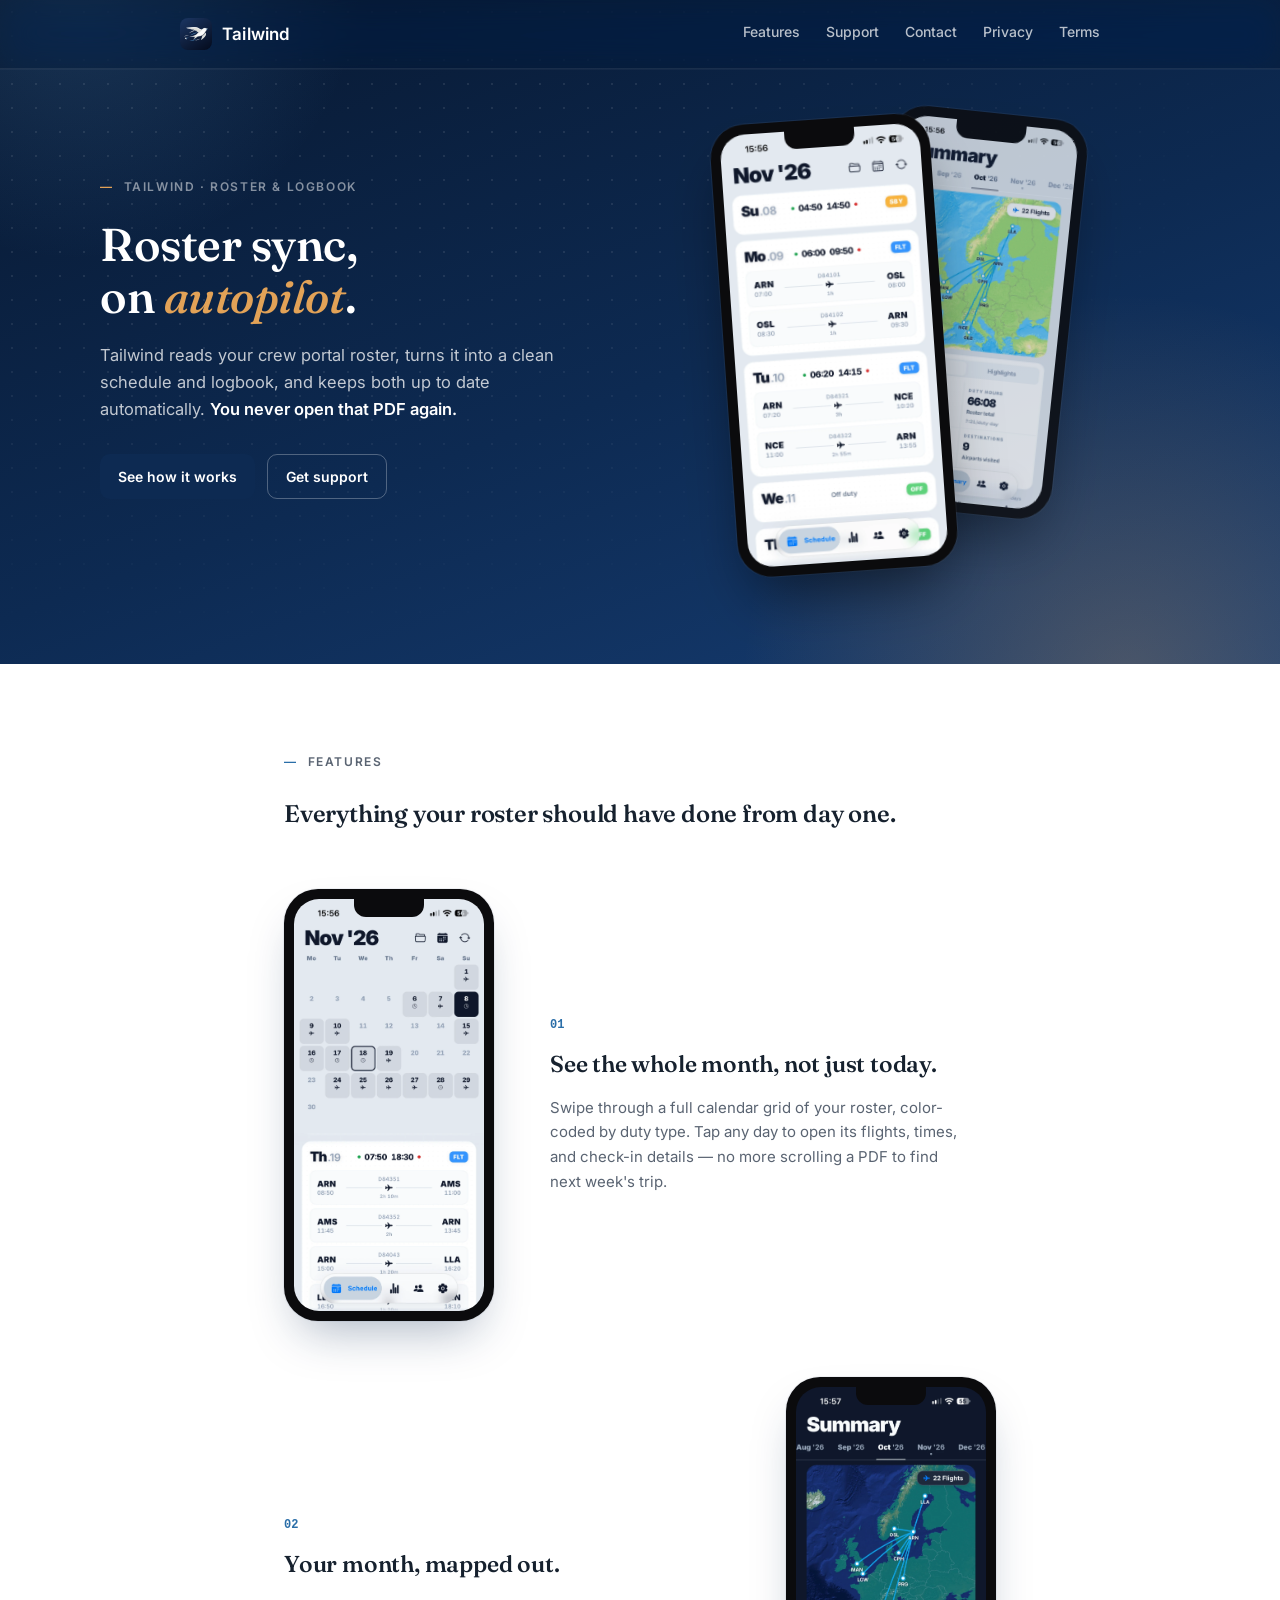
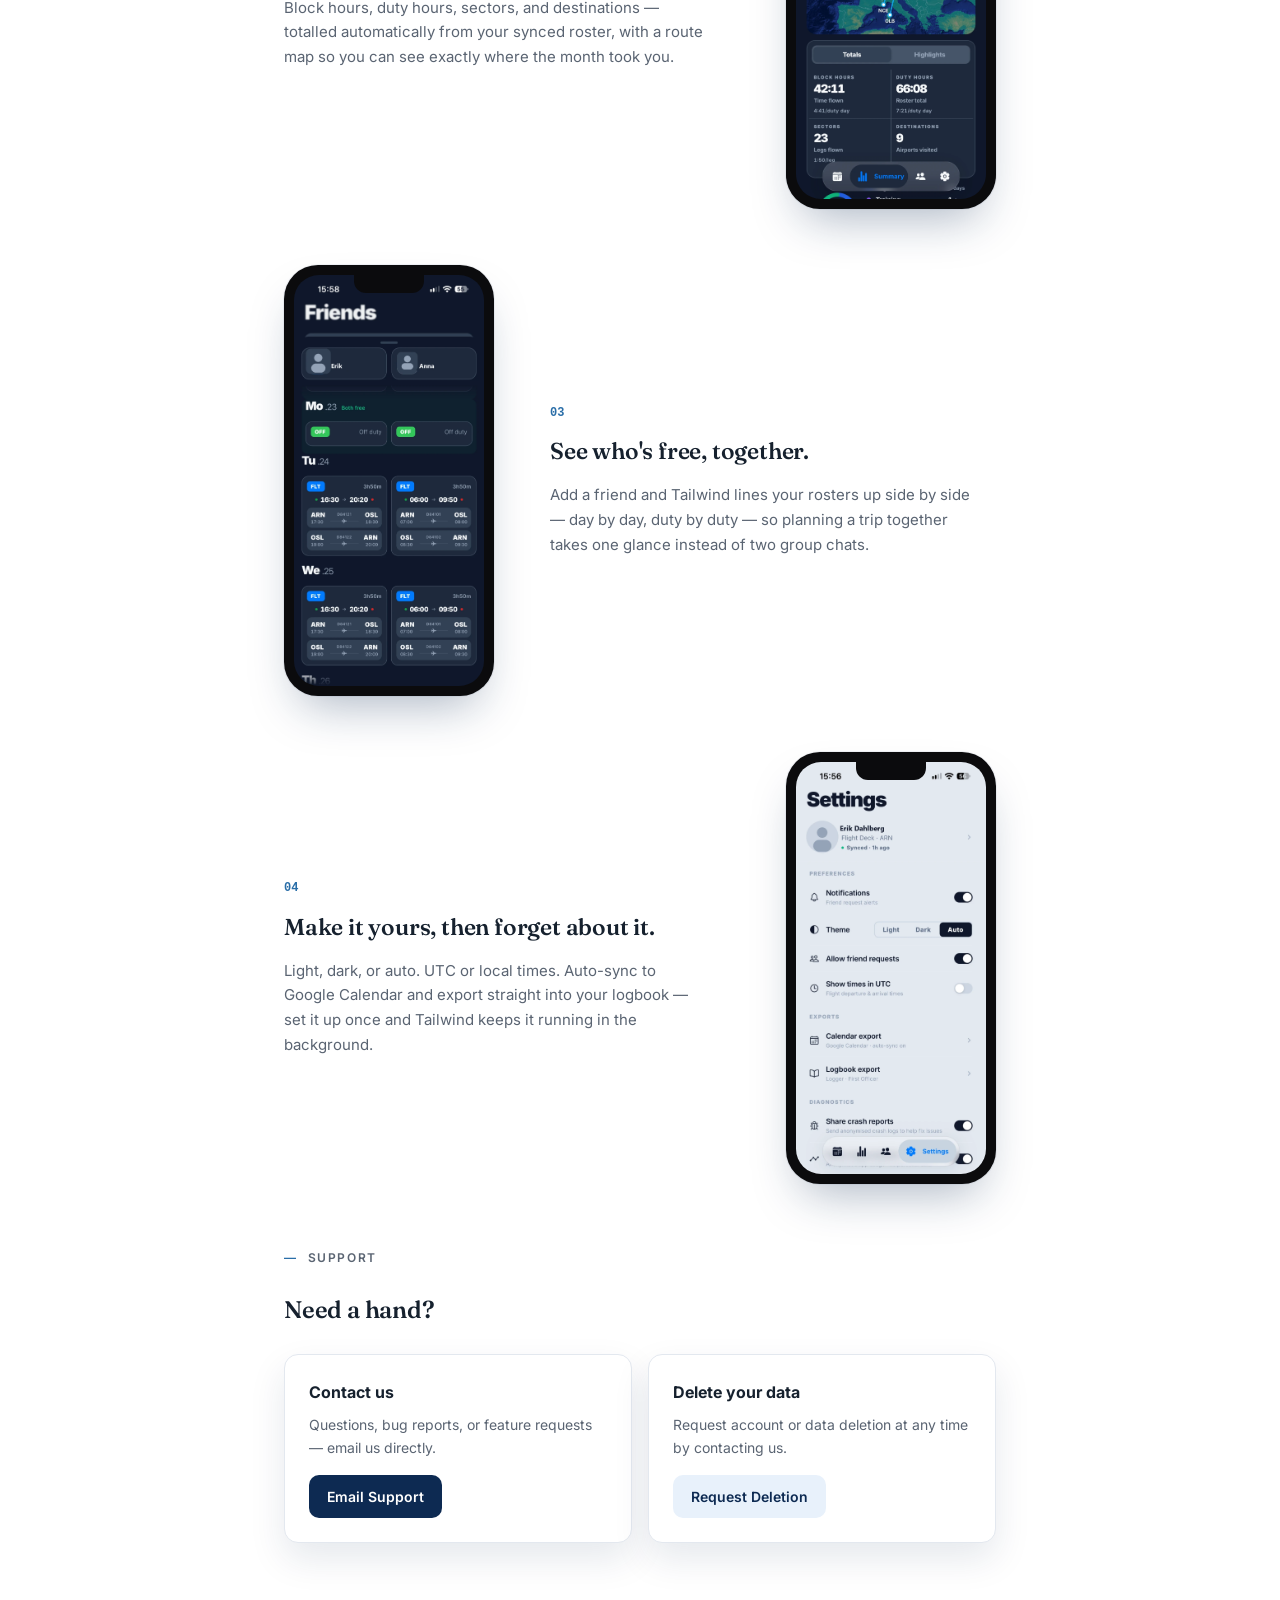
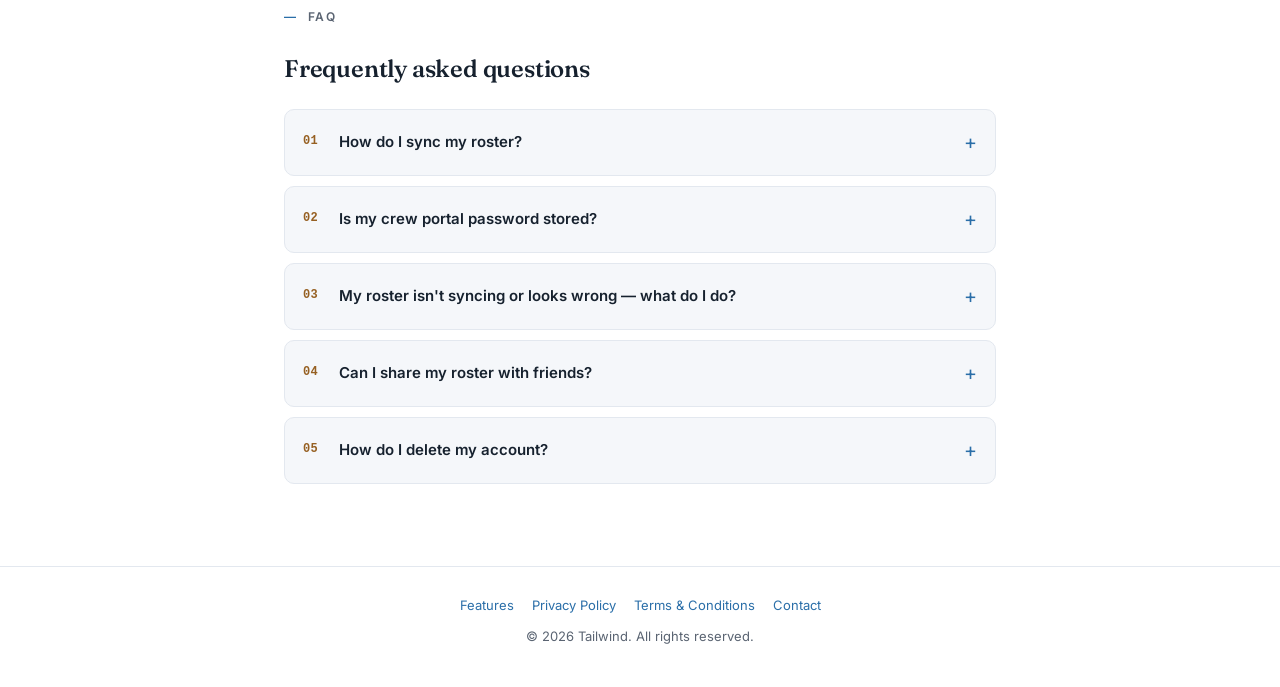
==== commit a7e3cf8d: "Swap Friends feature screenshot to the dark-theme variant Replaces the light-theme Friends screensho" ====
--- a/index.html
+++ b/index.html
@@ -100,7 +100,7 @@
           <div class="phone phone-standalone">
             <div class="phone-notch"></div>
             <div class="phone-screen">
-              <img src="assets/screenshot-friends.webp" alt="Tailwind friend roster comparison showing two side-by-side schedules">
+              <img src="assets/screenshot-friends.webp" alt="Tailwind friend roster comparison showing a mutual day-off match and side-by-side schedules">
             </div>
           </div>
         </div>
--- a/styles.css
+++ b/styles.css
@@ -4,7 +4,9 @@
   --navy-light: #163d73;
   --blue-accent: #5b9bd5;
   --blue-accent-soft: #e8f1fb;
+  --blue-accent-text: #2a6ea8; /* darker variant for text on light backgrounds — #5b9bd5 fails WCAG AA there (~3:1) */
   --amber: #e2a257;
+  --amber-text: #966022; /* darker variant for text on light backgrounds — #e2a257 fails WCAG AA there (~2:1) */
   --text: #16212e;
   --text-muted: #5a6472;
   --bg: #ffffff;
@@ -28,13 +30,39 @@
   -webkit-font-smoothing: antialiased;
 }
 
-a { color: var(--blue-accent); text-decoration: none; }
+a { color: var(--blue-accent-text); text-decoration: none; transition: color 0.15s ease; }
 a:hover { text-decoration: underline; }
 
 .site-header {
-  background: linear-gradient(135deg, var(--navy-dark), var(--navy) 60%, var(--navy-light));
+  position: fixed;
+  top: 0;
+  left: 0;
+  right: 0;
+  z-index: 50;
+  background: rgba(8, 24, 48, 0.42);
+  backdrop-filter: blur(16px) saturate(140%);
+  -webkit-backdrop-filter: blur(16px) saturate(140%);
   color: #fff;
   padding: 18px 24px;
+  border-bottom: 1px solid rgba(255, 255, 255, 0.08);
+  box-shadow: 0 1px 0 rgba(255, 255, 255, 0.04);
+  transition: background-color 0.35s ease, box-shadow 0.35s ease, border-color 0.35s ease;
+}
+
+.site-header.scrolled {
+  background: rgba(8, 20, 40, 0.86);
+  box-shadow: 0 10px 30px rgba(5, 14, 28, 0.25);
+  border-bottom-color: rgba(255, 255, 255, 0.1);
+}
+
+/* Pages with no dark hero behind the header: the glass effect over a white
+   page doesn't get dark enough for the nav text to pass contrast at rest
+   (measured ~2.1:1 vs the 4.5:1 required), so start solid instead of easing
+   into it on scroll. */
+body.no-hero .site-header {
+  background: rgba(8, 20, 40, 0.86);
+  box-shadow: 0 10px 30px rgba(5, 14, 28, 0.25);
+  border-bottom-color: rgba(255, 255, 255, 0.1);
 }
 
 .site-header .header-inner {
@@ -51,6 +79,7 @@
   align-items: center;
   gap: 10px;
   color: #fff;
+  transition: opacity 0.2s ease, transform 0.2s ease;
 }
 
 .brand img {
@@ -58,6 +87,7 @@
   height: 32px;
   border-radius: 8px;
   display: block;
+  transition: box-shadow 0.2s ease, transform 0.2s ease;
 }
 
 .brand span {
@@ -67,6 +97,8 @@
 }
 
 .brand:hover { text-decoration: none; opacity: 0.9; }
+.brand:hover img { box-shadow: 0 0 0 3px rgba(255, 255, 255, 0.14); transform: translateY(-1px); }
+.brand:active { transform: scale(0.97); }
 
 .site-nav {
   display: flex;
@@ -80,9 +112,24 @@
   font-size: 14px;
   font-weight: 500;
   padding-bottom: 4px;
+  transition: color 0.2s ease;
 }
 
 .site-nav a:hover { color: #fff; text-decoration: none; }
+
+.site-nav a::after {
+  content: "";
+  position: absolute;
+  left: 0;
+  right: 100%;
+  bottom: -2px;
+  height: 2px;
+  border-radius: 2px;
+  background: rgba(255, 255, 255, 0.55);
+  transition: right 0.25s ease;
+}
+
+.site-nav a:not(.active):hover::after { right: 0; }
 
 .site-nav a.active { color: #fff; }
 
@@ -107,7 +154,7 @@
     radial-gradient(520px circle at 6% -4%, rgba(91, 155, 213, 0.22), transparent 55%),
     linear-gradient(160deg, var(--navy-dark), var(--navy) 55%, var(--navy-light));
   color: #fff;
-  padding: 76px 24px 96px;
+  padding: 108px 24px 96px;
 }
 
 .hero::before {
@@ -161,7 +208,7 @@
 
 main .eyebrow::before,
 .legal .eyebrow::before {
-  color: var(--blue-accent);
+  color: var(--blue-accent-text);
 }
 
 .hero h1 {
@@ -331,6 +378,12 @@
   margin: 0 auto;
   transform: none !important;
   box-shadow: 0 24px 48px -16px rgba(13, 42, 82, 0.35), 0 0 0 1px rgba(13, 42, 82, 0.06);
+  transition: transform 0.35s ease, box-shadow 0.35s ease;
+}
+
+.phone-standalone:hover {
+  transform: translateY(-8px) !important;
+  box-shadow: 0 34px 60px -14px rgba(13, 42, 82, 0.42), 0 0 0 1px rgba(13, 42, 82, 0.08);
 }
 
 .feature-copy {
@@ -342,7 +395,7 @@
   font-family: "SFMono-Regular", Consolas, "Liberation Mono", Menlo, monospace;
   font-size: 12px;
   font-weight: 600;
-  color: var(--blue-accent);
+  color: var(--blue-accent-text);
   margin-bottom: 10px;
 }
 
@@ -367,7 +420,7 @@
 .page-head {
   max-width: 760px;
   margin: 0 auto;
-  padding: 48px 24px 8px;
+  padding: 112px 24px 8px;
 }
 
 .page-head h1 {
@@ -420,7 +473,10 @@
   border-radius: 12px;
   padding: 14px 16px;
   margin-bottom: 16px;
-}
+  transition: border-color 0.2s ease;
+}
+
+.email-pill:hover { border-color: rgba(91, 155, 213, 0.4); }
 
 .email-pill span {
   font-family: "SFMono-Regular", Consolas, "Liberation Mono", Menlo, monospace;
@@ -440,9 +496,11 @@
   padding: 8px 14px;
   border-radius: 8px;
   cursor: pointer;
-}
-
-.copy-btn:hover { background: var(--navy-light); }
+  transition: background-color 0.2s ease, transform 0.15s ease;
+}
+
+.copy-btn:hover { background: var(--navy-light); transform: translateY(-1px); }
+.copy-btn:active { transform: translateY(0) scale(0.96); }
 
 .copy-btn.copied { background: #2f9e5c; }
 
@@ -467,6 +525,13 @@
   border-radius: var(--radius);
   padding: 24px;
   box-shadow: 0 16px 36px rgba(13, 42, 82, 0.1);
+  transition: transform 0.25s ease, box-shadow 0.25s ease, border-color 0.25s ease;
+}
+
+.card:hover {
+  transform: translateY(-4px);
+  box-shadow: 0 22px 44px rgba(13, 42, 82, 0.16);
+  border-color: rgba(91, 155, 213, 0.35);
 }
 
 .card h3 {
@@ -490,11 +555,19 @@
   font-weight: 600;
   padding: 10px 18px;
   border-radius: 10px;
+  transition: background-color 0.2s ease, transform 0.15s ease, box-shadow 0.2s ease;
 }
 
 .btn:hover {
   background: var(--navy-light);
   text-decoration: none;
+  transform: translateY(-2px);
+  box-shadow: 0 10px 20px rgba(13, 42, 82, 0.22);
+}
+
+.btn:active {
+  transform: translateY(0);
+  box-shadow: none;
 }
 
 .btn.secondary {
@@ -502,7 +575,10 @@
   color: var(--navy);
 }
 
-.btn.secondary:hover { background: #ddeaf8; }
+.btn.secondary:hover {
+  background: #ddeaf8;
+  box-shadow: 0 10px 20px rgba(91, 155, 213, 0.22);
+}
 
 /* ---------- FAQ ---------- */
 
@@ -524,6 +600,12 @@
   padding: 2px 18px;
   margin-bottom: 10px;
   background: var(--bg-soft);
+  transition: background-color 0.2s ease, border-color 0.2s ease;
+}
+
+.faq-item:hover {
+  background: #eef2f6;
+  border-color: #d6dee6;
 }
 
 .faq-item summary {
@@ -550,19 +632,21 @@
   font-size: 12px;
   font-weight: 600;
   letter-spacing: 0.4px;
-  color: var(--amber);
+  color: var(--amber-text);
   min-width: 20px;
 }
 
 .faq-item summary::after {
   content: "+";
-  color: var(--blue-accent);
+  color: var(--blue-accent-text);
   font-size: 20px;
   font-weight: 400;
   margin-left: 12px;
-}
-
-.faq-item[open] summary::after { content: "\2212"; }
+  display: inline-block;
+  transition: transform 0.3s ease;
+}
+
+.faq-item[open] summary::after { transform: rotate(45deg); }
 
 .faq-item p {
   margin: 0 0 16px;
@@ -658,7 +742,23 @@
 
 @media (prefers-reduced-motion: reduce) {
   .reveal { transition: none; }
-  .phone { transition: none; }
+  .phone,
+  .phone-standalone,
+  .card,
+  .btn,
+  .copy-btn,
+  .brand,
+  .brand img,
+  .site-header {
+    transition: none;
+  }
+  .card:hover,
+  .btn:hover {
+    transform: none;
+  }
+  .phone-standalone:hover {
+    transform: none !important;
+  }
 }
 
 @media (max-width: 860px) {
@@ -685,7 +785,7 @@
 
 @media (max-width: 560px) {
   .cards { grid-template-columns: 1fr; }
-  .hero { padding: 56px 20px 72px; }
+  .hero { padding: 88px 20px 72px; }
   .hero h1 { font-size: 34px; }
   .phones { width: 300px; height: 400px; transform: scale(0.92); transform-origin: top center; }
   .site-header { padding: 16px 14px; }
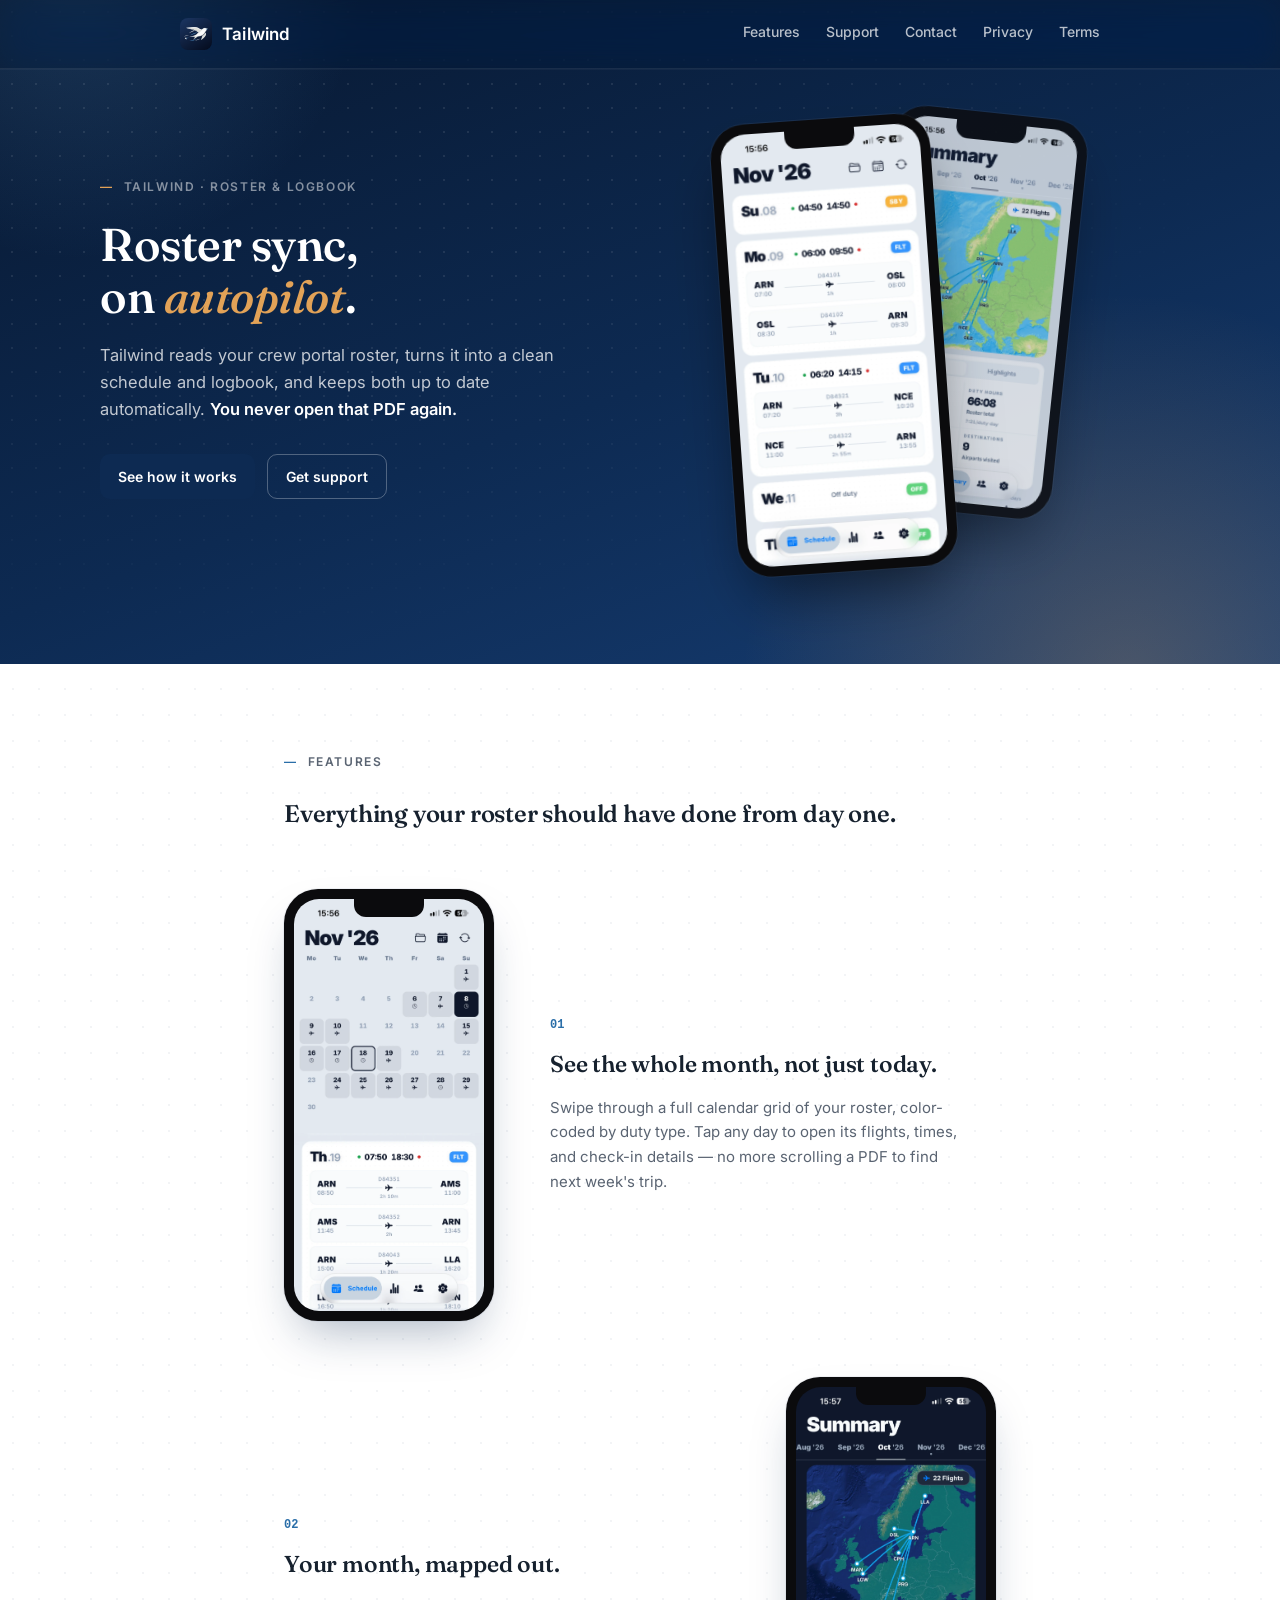
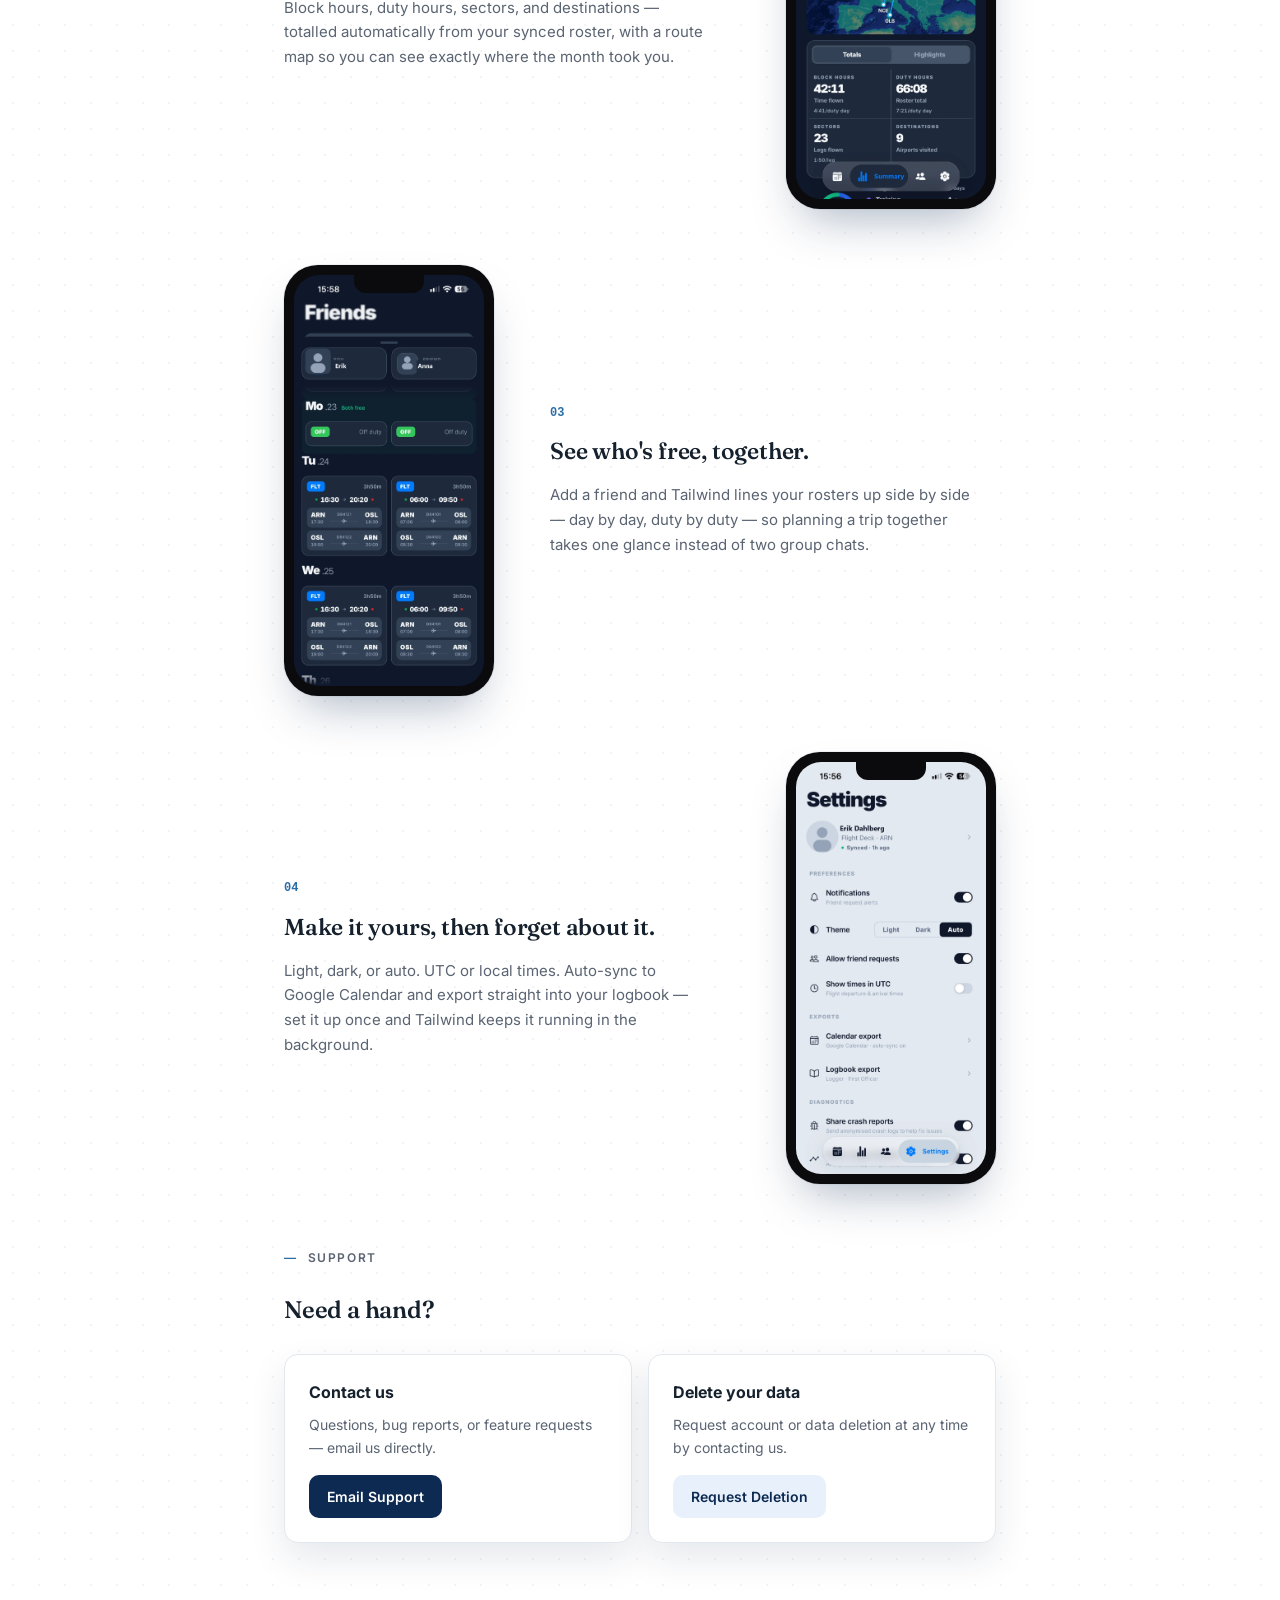
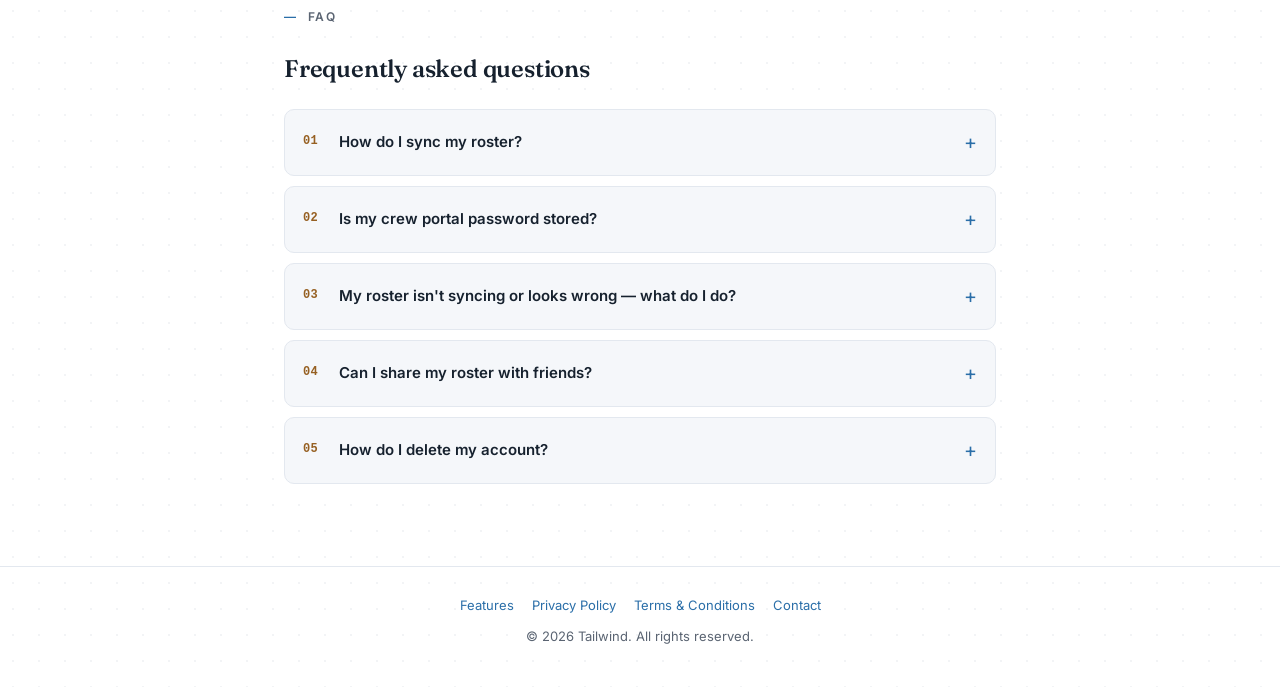
==== commit c716c4be: "Fix Friends avatar placement, add page texture, animate FAQ - Friends screenshot: the right-side pla" ====
--- a/index.html
+++ b/index.html
@@ -152,27 +152,27 @@
 
       <details class="faq-item reveal">
         <summary><span class="faq-q-wrap"><span class="faq-num">01</span><span>How do I sync my roster?</span></span></summary>
-        <p>Open Tailwind, go to the Schedule tab, and tap Sync. The app opens your airline's crew portal in the background, signs you in, and downloads your latest roster automatically. You may be asked to approve a push notification as part of your airline's normal sign-in process.</p>
+        <div class="faq-answer"><p>Open Tailwind, go to the Schedule tab, and tap Sync. The app opens your airline's crew portal in the background, signs you in, and downloads your latest roster automatically. You may be asked to approve a push notification as part of your airline's normal sign-in process.</p></div>
       </details>
 
       <details class="faq-item reveal">
         <summary><span class="faq-q-wrap"><span class="faq-num">02</span><span>Is my crew portal password stored?</span></span></summary>
-        <p>No. Tailwind never collects or stores your crew portal password. Your username is kept only in your device's encrypted secure storage and is never sent to or retained on our servers. See our <a href="privacy.html">Privacy Policy</a> for full details.</p>
+        <div class="faq-answer"><p>No. Tailwind never collects or stores your crew portal password. Your username is kept only in your device's encrypted secure storage and is never sent to or retained on our servers. See our <a href="privacy.html">Privacy Policy</a> for full details.</p></div>
       </details>
 
       <details class="faq-item reveal">
         <summary><span class="faq-q-wrap"><span class="faq-num">03</span><span>My roster isn't syncing or looks wrong — what do I do?</span></span></summary>
-        <p>Try syncing again first — a slow portal connection is the most common cause. If it keeps failing, use the in-app "Report an issue" option under Settings, or <a href="contact.html">contact us</a> with your airline and a description of what happened, and we'll look into it.</p>
+        <div class="faq-answer"><p>Try syncing again first — a slow portal connection is the most common cause. If it keeps failing, use the in-app "Report an issue" option under Settings, or <a href="contact.html">contact us</a> with your airline and a description of what happened, and we'll look into it.</p></div>
       </details>
 
       <details class="faq-item reveal">
         <summary><span class="faq-q-wrap"><span class="faq-num">04</span><span>Can I share my roster with friends?</span></span></summary>
-        <p>Yes. Tailwind supports friend roster sharing — once a friend request is accepted, they can view your synced roster. This is protected so only accepted friends can see it, and you can revoke access at any time from Settings.</p>
+        <div class="faq-answer"><p>Yes. Tailwind supports friend roster sharing — once a friend request is accepted, they can view your synced roster. This is protected so only accepted friends can see it, and you can revoke access at any time from Settings.</p></div>
       </details>
 
       <details class="faq-item reveal">
         <summary><span class="faq-q-wrap"><span class="faq-num">05</span><span>How do I delete my account?</span></span></summary>
-        <p><a href="contact.html">Contact us</a> from the address associated with your account and we'll delete your account and all associated data.</p>
+        <div class="faq-answer"><p><a href="contact.html">Contact us</a> from the address associated with your account and we'll delete your account and all associated data.</p></div>
       </details>
     </section>
   </main>
--- a/styles.css
+++ b/styles.css
@@ -25,7 +25,9 @@
   margin: 0;
   font-family: var(--sans);
   color: var(--text);
-  background: var(--bg);
+  background-color: var(--bg);
+  background-image: radial-gradient(rgba(13, 42, 82, 0.05) 1px, transparent 1px);
+  background-size: 26px 26px;
   line-height: 1.65;
   -webkit-font-smoothing: antialiased;
 }
@@ -648,6 +650,11 @@
 
 .faq-item[open] summary::after { transform: rotate(45deg); }
 
+.faq-answer {
+  overflow: hidden;
+  transition: height 0.3s ease;
+}
+
 .faq-item p {
   margin: 0 0 16px;
   color: var(--text-muted);
@@ -749,7 +756,9 @@
   .copy-btn,
   .brand,
   .brand img,
-  .site-header {
+  .site-header,
+  .faq-answer,
+  .faq-item summary::after {
     transition: none;
   }
   .card:hover,
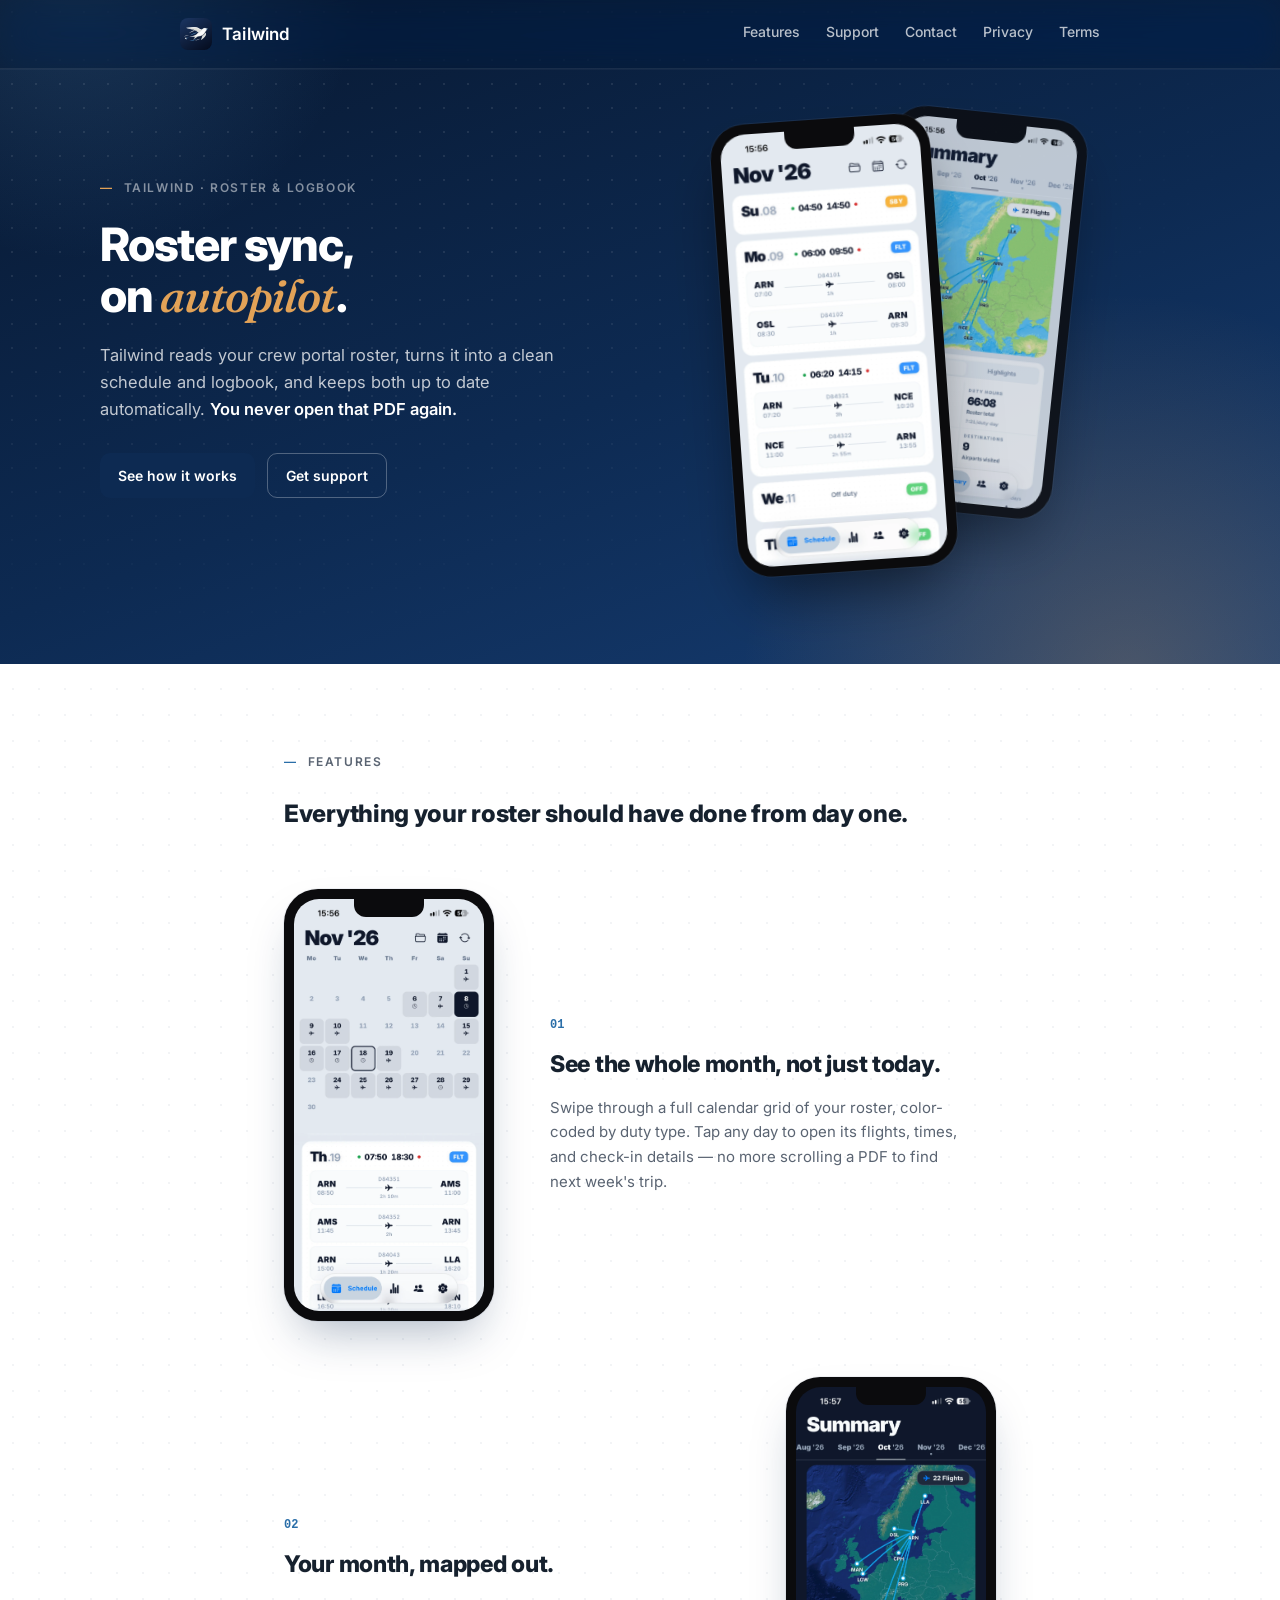
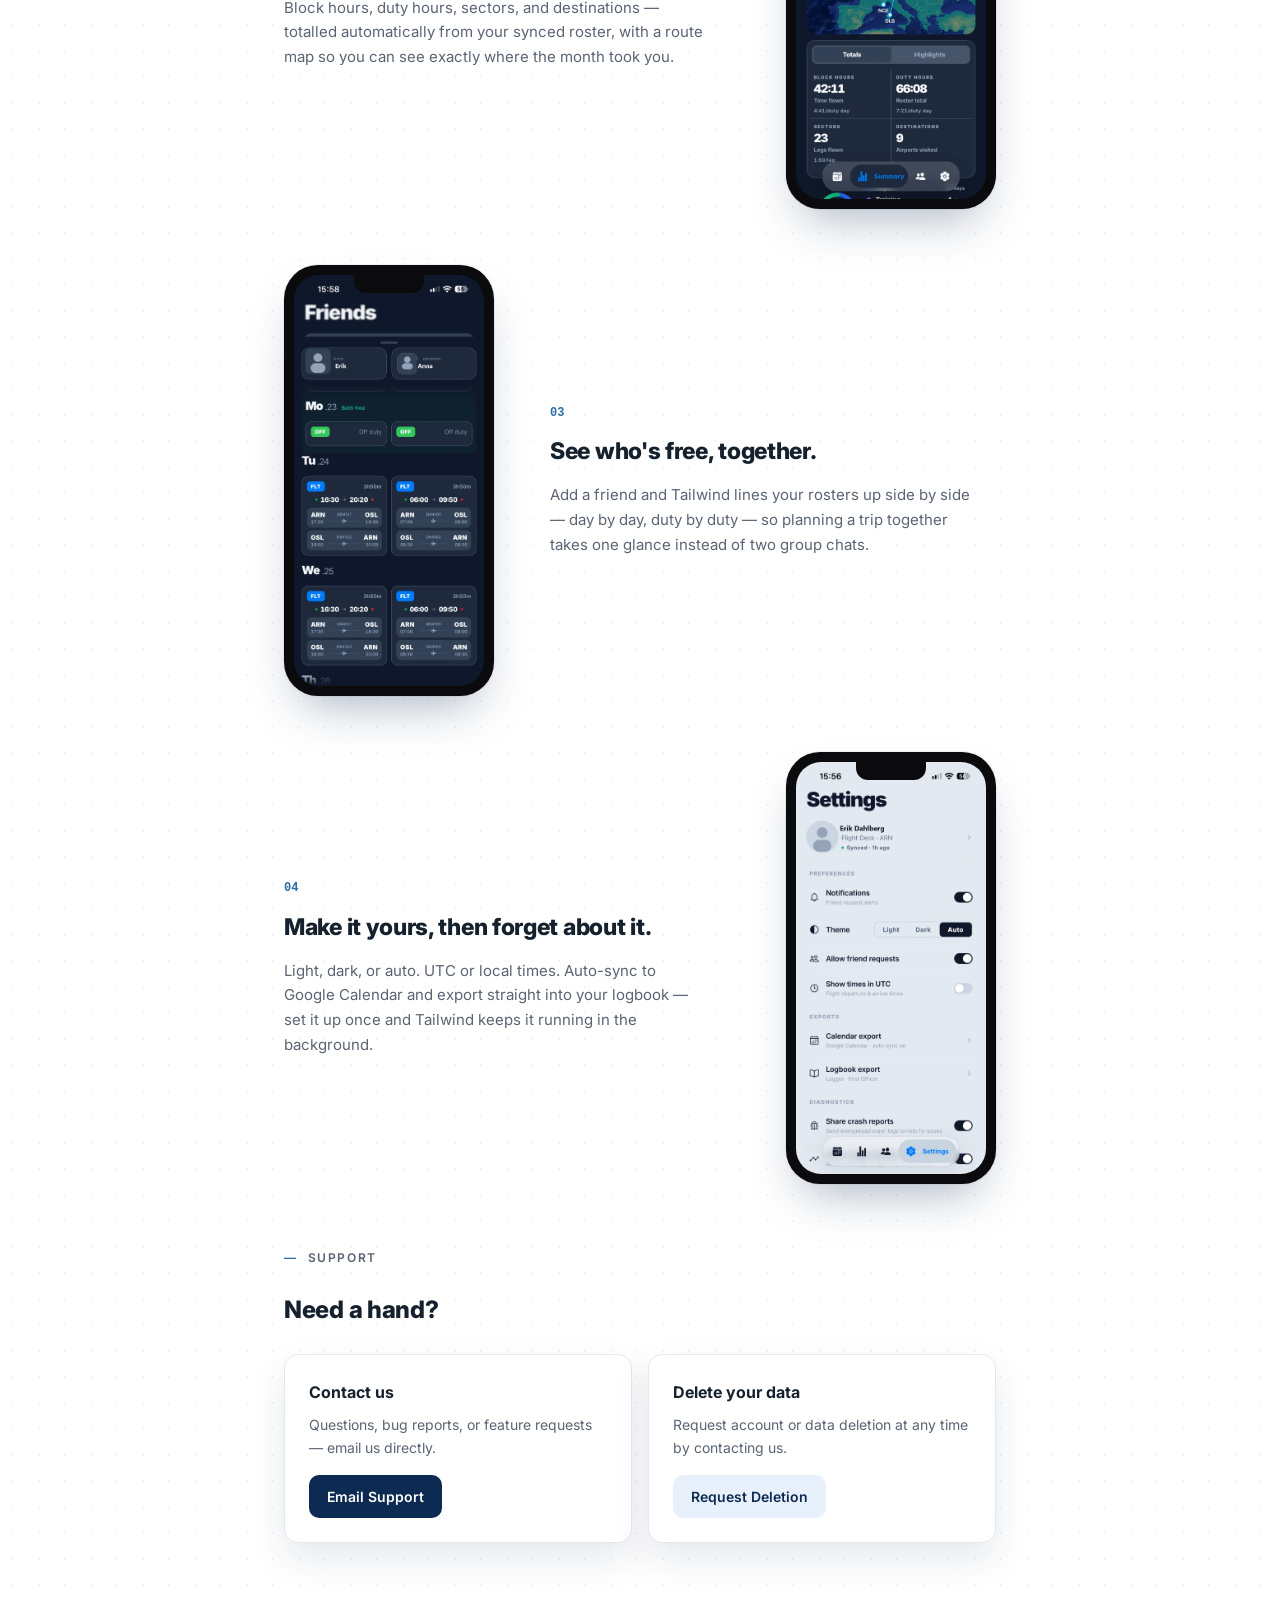
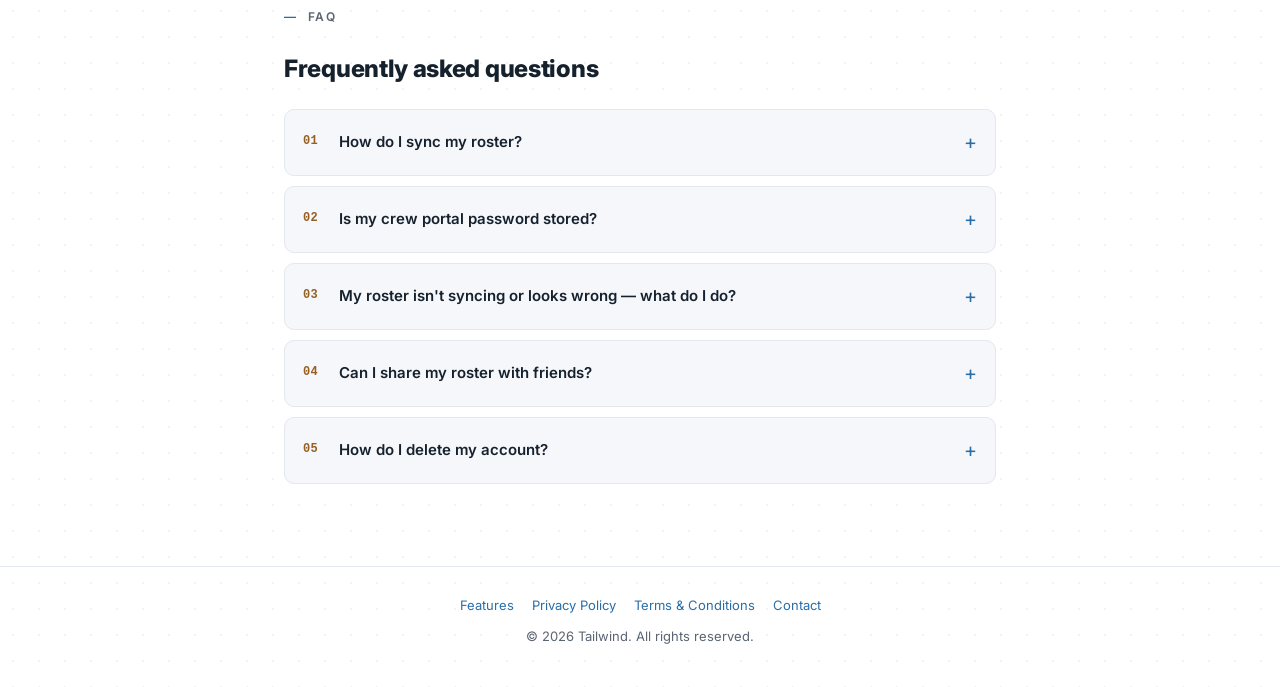
==== commit c7380c2a: "Switch headings to Inter (matching the app), keep Fraunces as an accent The real app uses Inter excl" ====
--- a/index.html
+++ b/index.html
@@ -8,7 +8,7 @@
   <link rel="icon" href="assets/icon.png">
   <link rel="preconnect" href="https://fonts.googleapis.com">
   <link rel="preconnect" href="https://fonts.gstatic.com" crossorigin>
-  <link href="https://fonts.googleapis.com/css2?family=Fraunces:ital,wght@0,500;0,560;1,500&family=Inter:wght@400;500;600;700&display=swap" rel="stylesheet">
+  <link href="https://fonts.googleapis.com/css2?family=Fraunces:ital,wght@1,500&family=Inter:wght@400;500;600;700;800&display=swap" rel="stylesheet">
   <link rel="stylesheet" href="styles.css">
 </head>
 <body>
--- a/styles.css
+++ b/styles.css
@@ -214,15 +214,16 @@
 }
 
 .hero h1 {
+  font-family: var(--sans);
+  font-weight: 800;
+  font-size: 46px;
+  line-height: 1.1;
+  letter-spacing: -1.2px;
+  margin: 0 0 20px;
+}
+
+.hero h1 em {
   font-family: var(--serif);
-  font-weight: 560;
-  font-size: 46px;
-  line-height: 1.12;
-  letter-spacing: -0.5px;
-  margin: 0 0 20px;
-}
-
-.hero h1 em {
   font-style: italic;
   font-weight: 500;
   color: var(--amber);
@@ -402,11 +403,11 @@
 }
 
 .feature-copy h3 {
-  font-family: var(--serif);
-  font-weight: 560;
+  font-family: var(--sans);
+  font-weight: 800;
   font-size: 23px;
   margin: 0 0 12px;
-  letter-spacing: -0.2px;
+  letter-spacing: -0.3px;
   color: var(--text);
 }
 
@@ -426,11 +427,11 @@
 }
 
 .page-head h1 {
-  font-family: var(--serif);
-  font-weight: 560;
+  font-family: var(--sans);
+  font-weight: 800;
   font-size: 32px;
   margin: 0 0 6px;
-  letter-spacing: -0.3px;
+  letter-spacing: -0.4px;
 }
 
 .page-head .updated {
@@ -452,11 +453,11 @@
 }
 
 .contact-block h2 {
-  font-family: var(--serif);
-  font-weight: 560;
+  font-family: var(--sans);
+  font-weight: 800;
   font-size: 22px;
   margin: 0 0 10px;
-  letter-spacing: -0.2px;
+  letter-spacing: -0.3px;
 }
 
 .contact-block p {
@@ -589,11 +590,11 @@
 }
 
 section.block h2 {
-  font-family: var(--serif);
-  font-weight: 560;
+  font-family: var(--sans);
+  font-weight: 800;
   font-size: 24px;
   margin: 0 0 20px;
-  letter-spacing: -0.2px;
+  letter-spacing: -0.3px;
 }
 
 .faq-item {
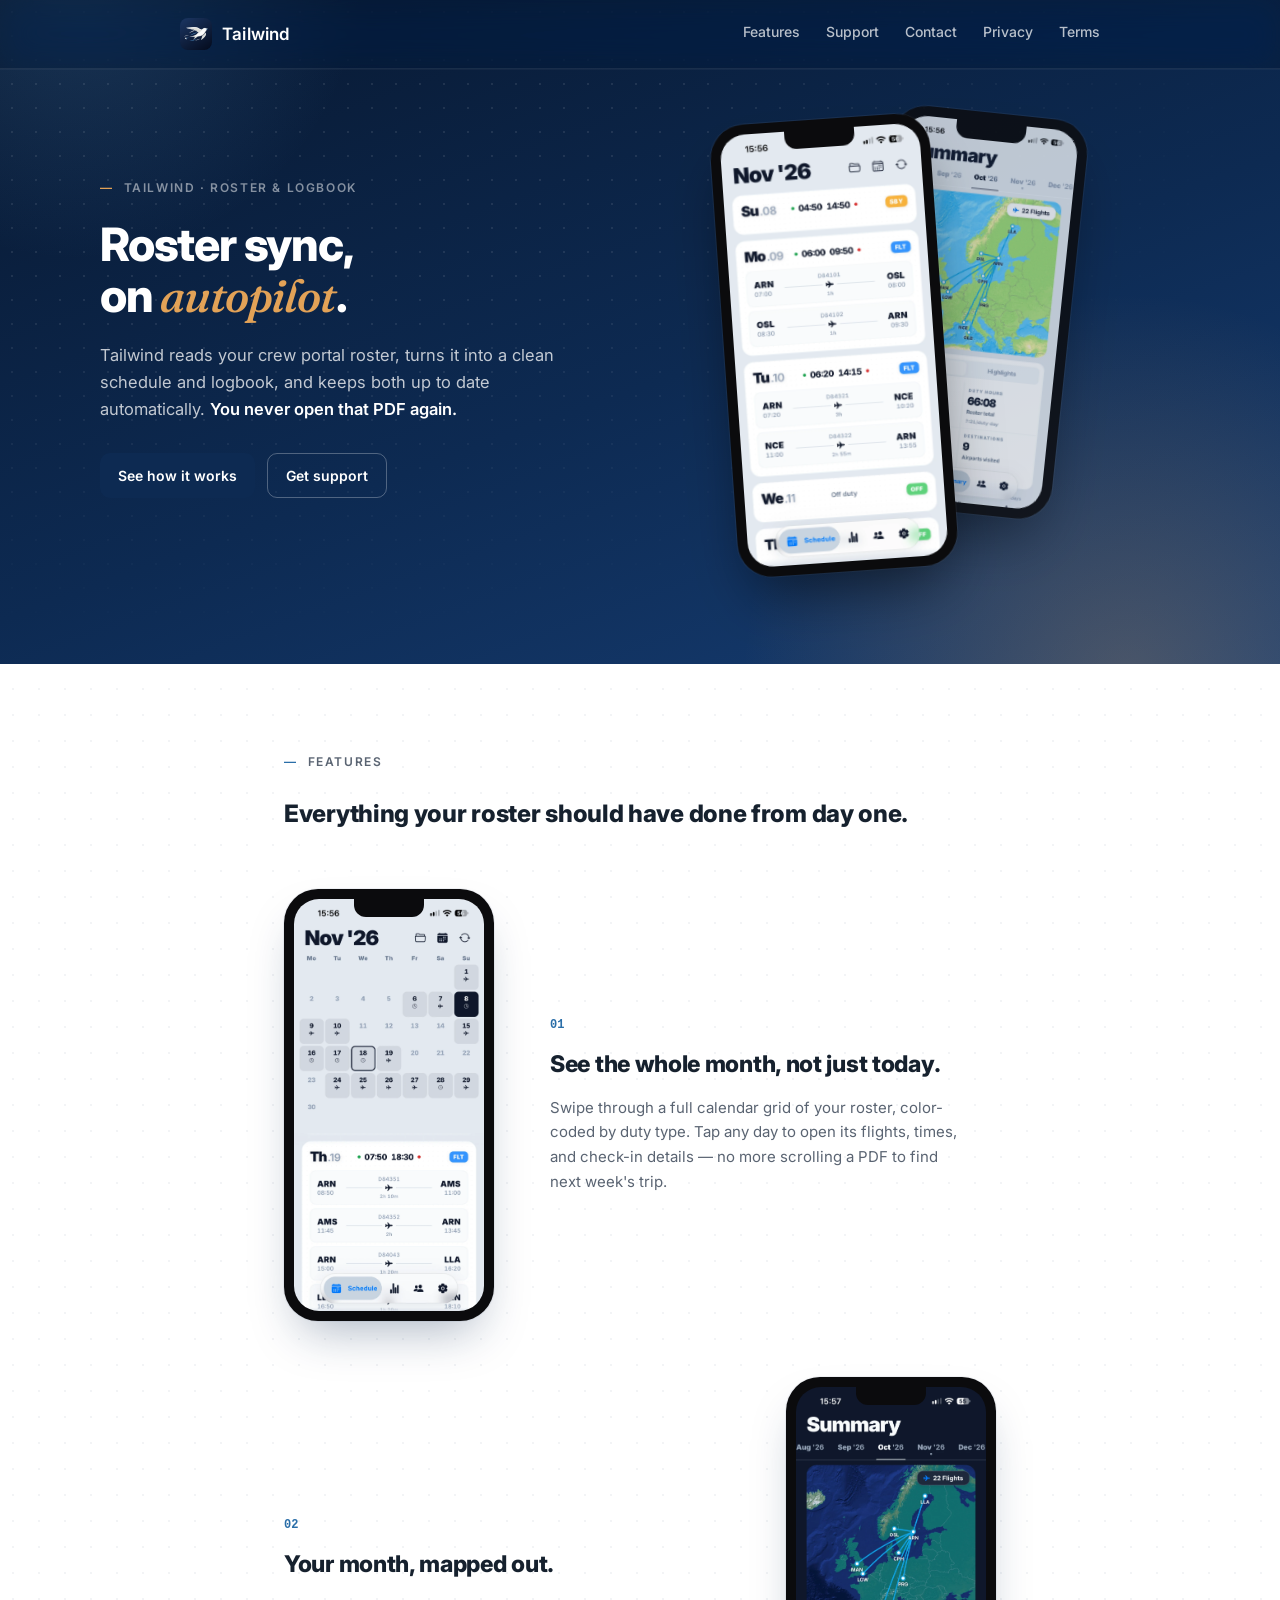
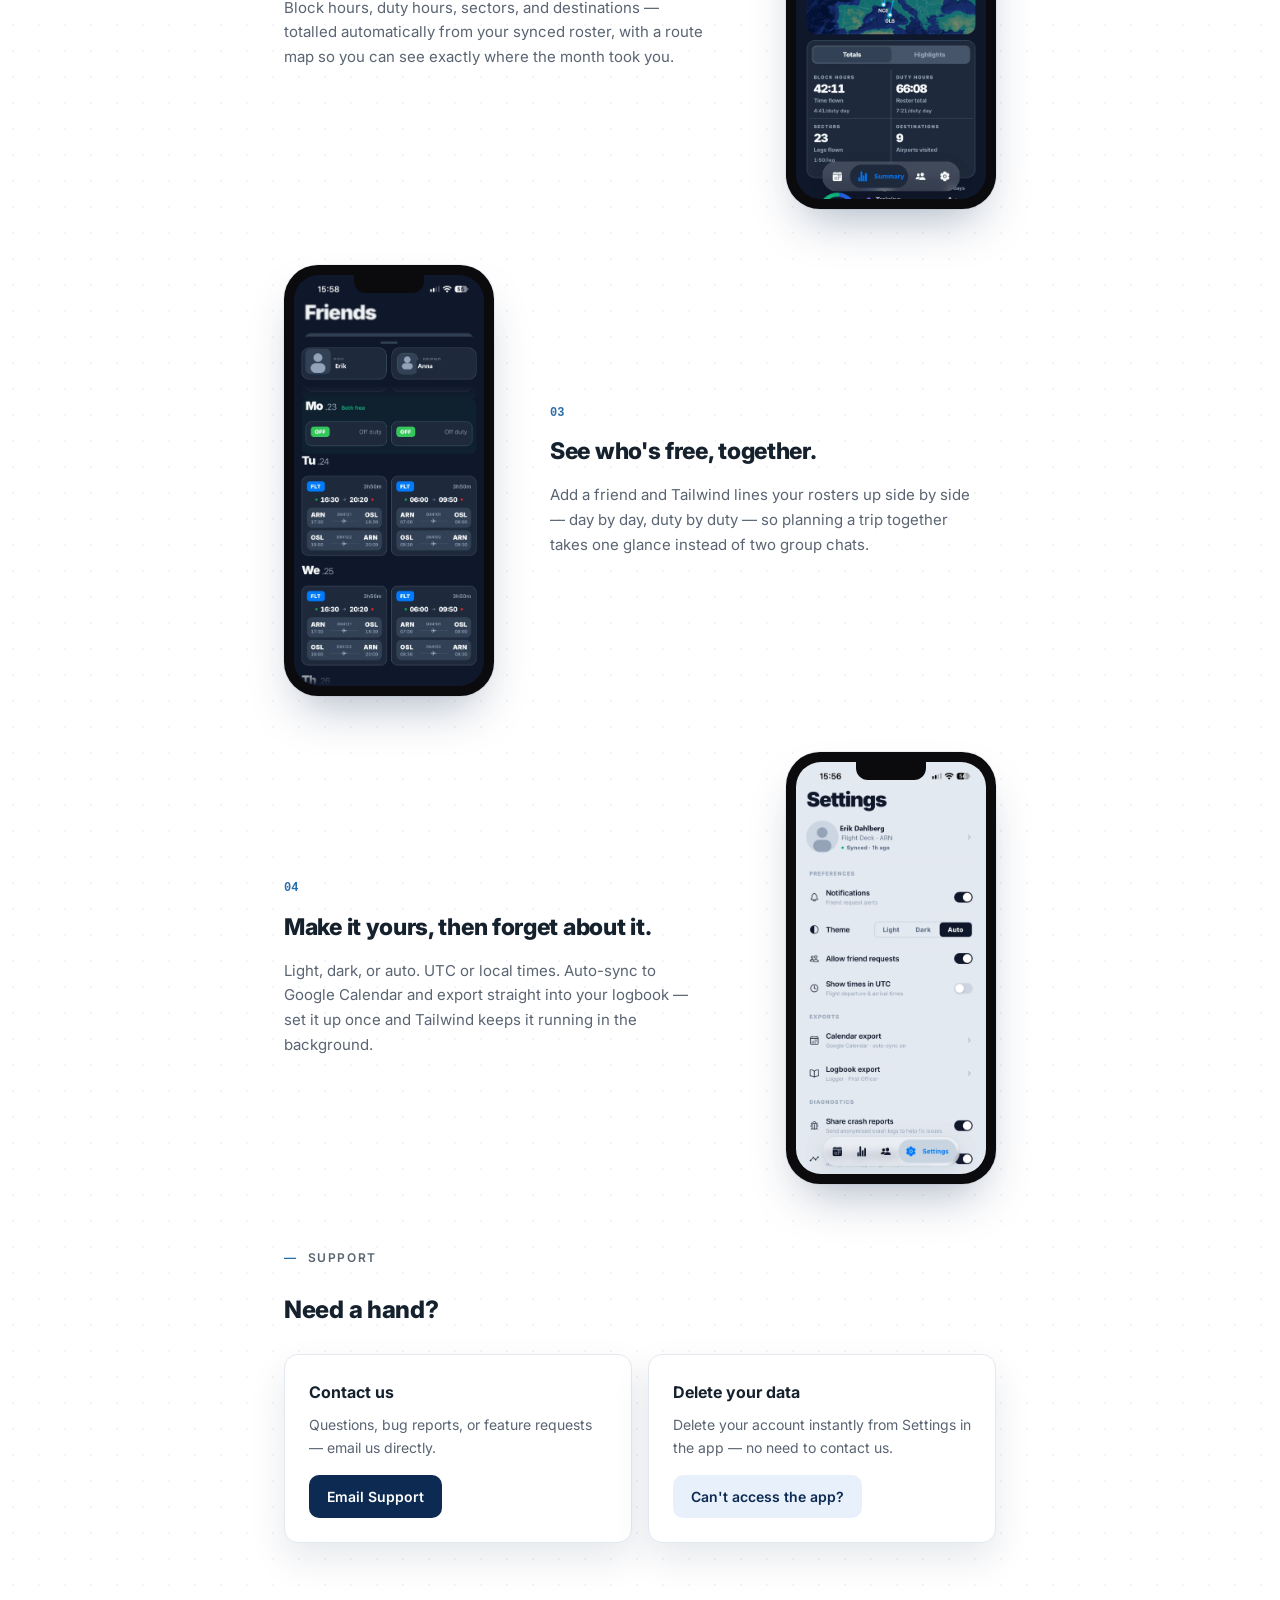
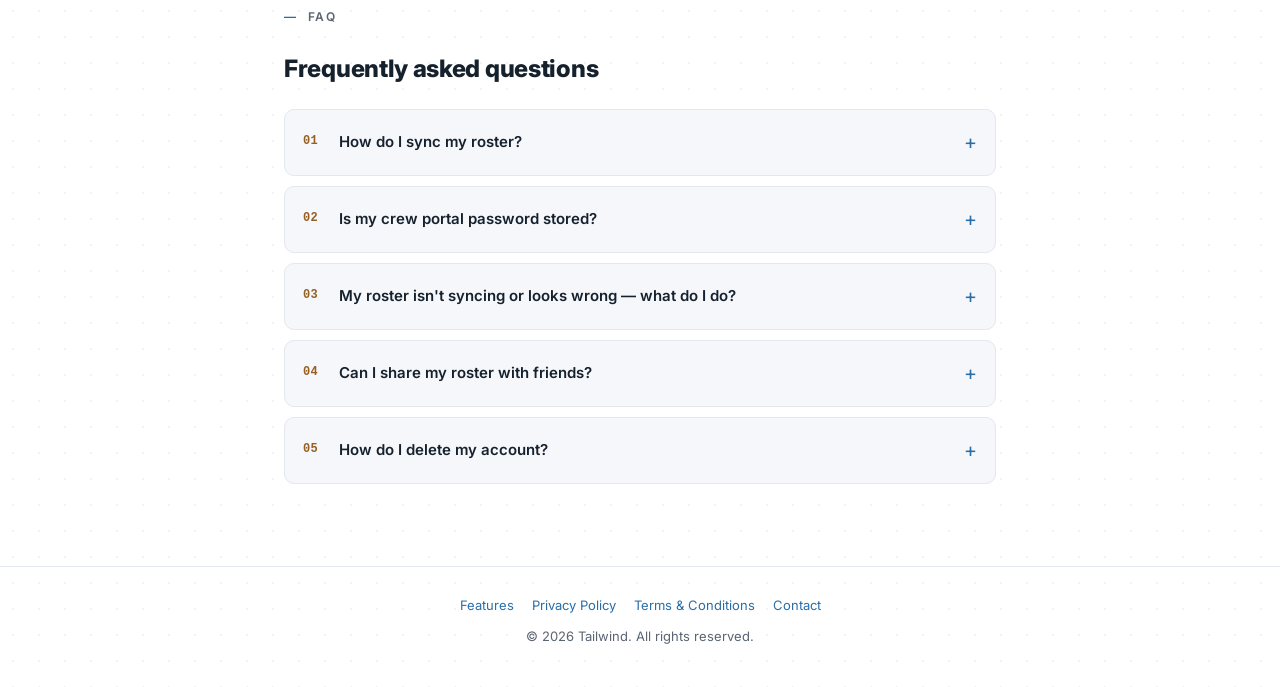
==== commit f4f0346a: "Fix inaccurate account-deletion copy: it's self-service, in-app Verified against the actual code (fr" ====
--- a/index.html
+++ b/index.html
@@ -140,8 +140,8 @@
         </div>
         <div class="card reveal">
           <h3>Delete your data</h3>
-          <p>Request account or data deletion at any time by contacting us.</p>
-          <a class="btn secondary" href="contact.html">Request Deletion</a>
+          <p>Delete your account instantly from Settings in the app — no need to contact us.</p>
+          <a class="btn secondary" href="contact.html">Can't access the app?</a>
         </div>
       </div>
     </section>
@@ -172,7 +172,7 @@
 
       <details class="faq-item reveal">
         <summary><span class="faq-q-wrap"><span class="faq-num">05</span><span>How do I delete my account?</span></span></summary>
-        <div class="faq-answer"><p><a href="contact.html">Contact us</a> from the address associated with your account and we'll delete your account and all associated data.</p></div>
+        <div class="faq-answer"><p>In the app, go to <strong>Settings → Delete Account</strong> and confirm. It's instant and permanent — your profile, roster history, friend connections, and avatar are all removed immediately, no need to contact us. Can't access the app? <a href="contact.html">Contact us</a> and we'll delete it for you.</p></div>
       </details>
     </section>
   </main>
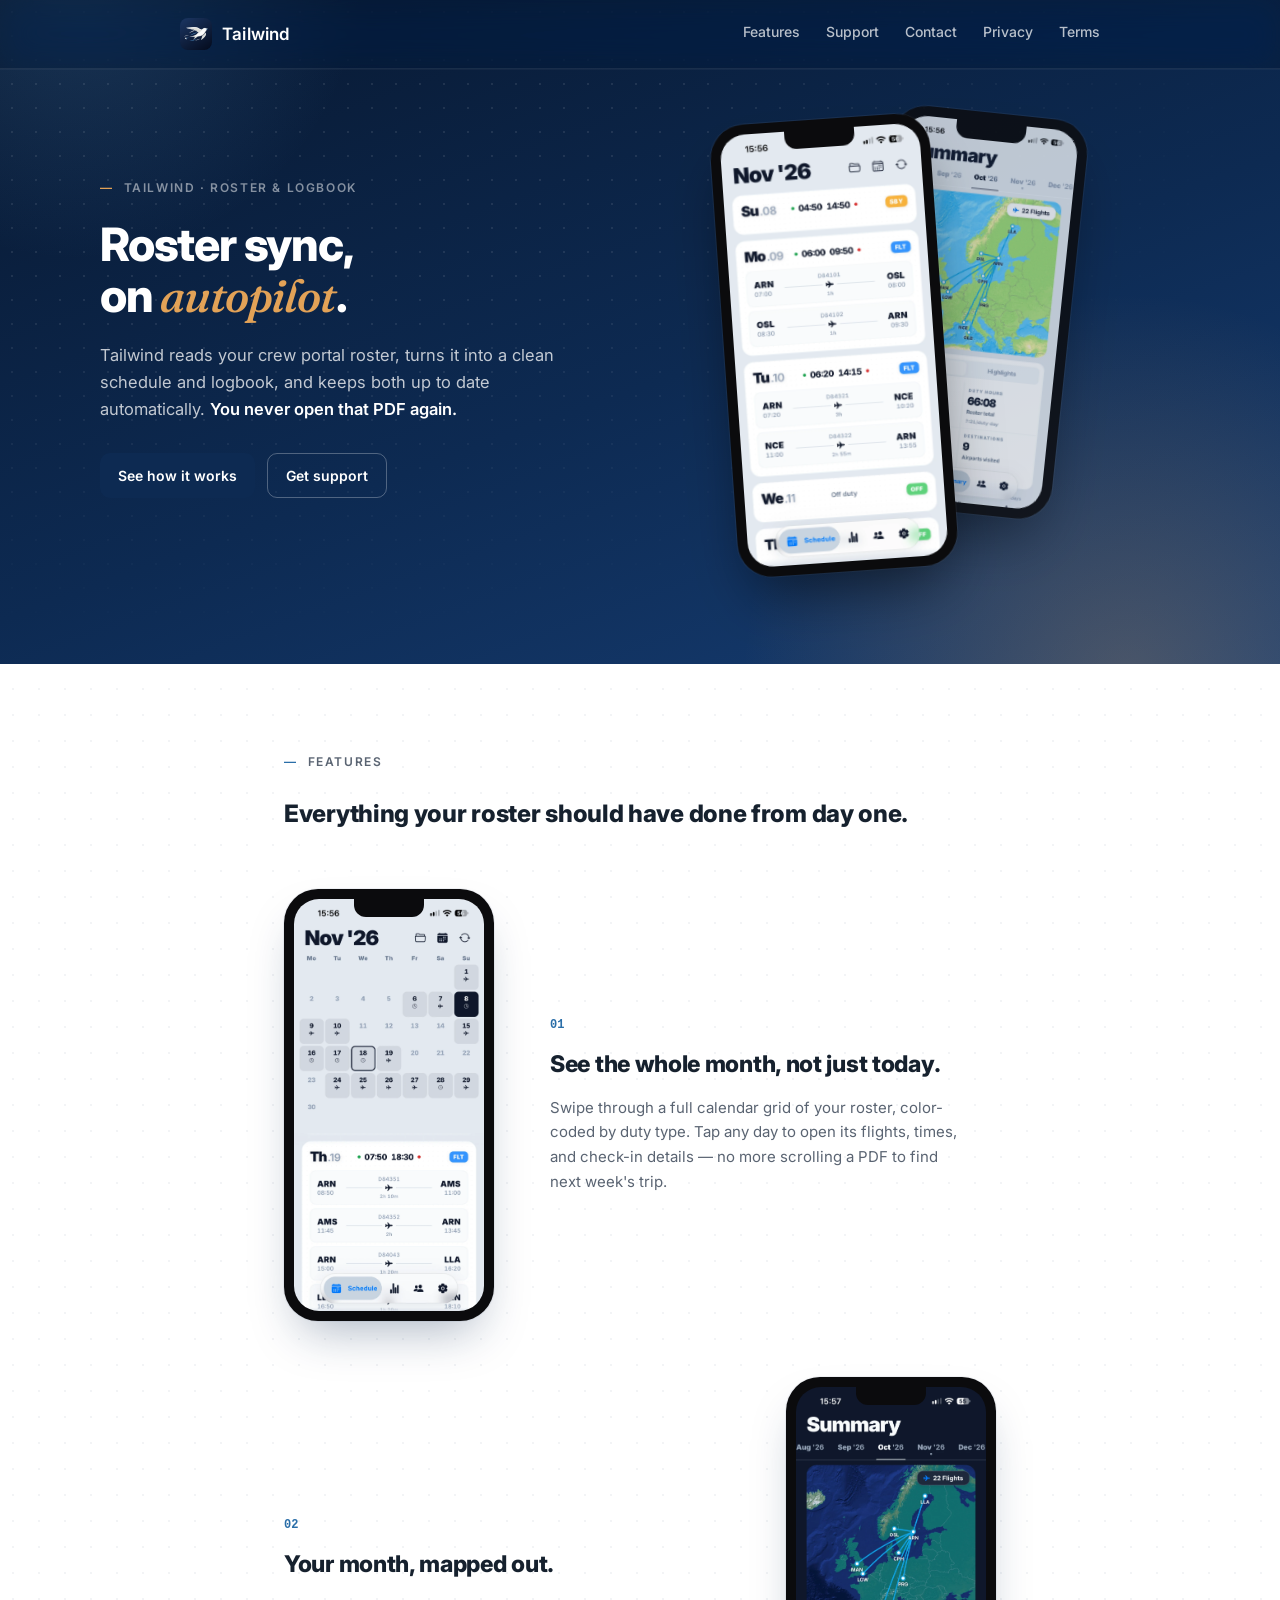
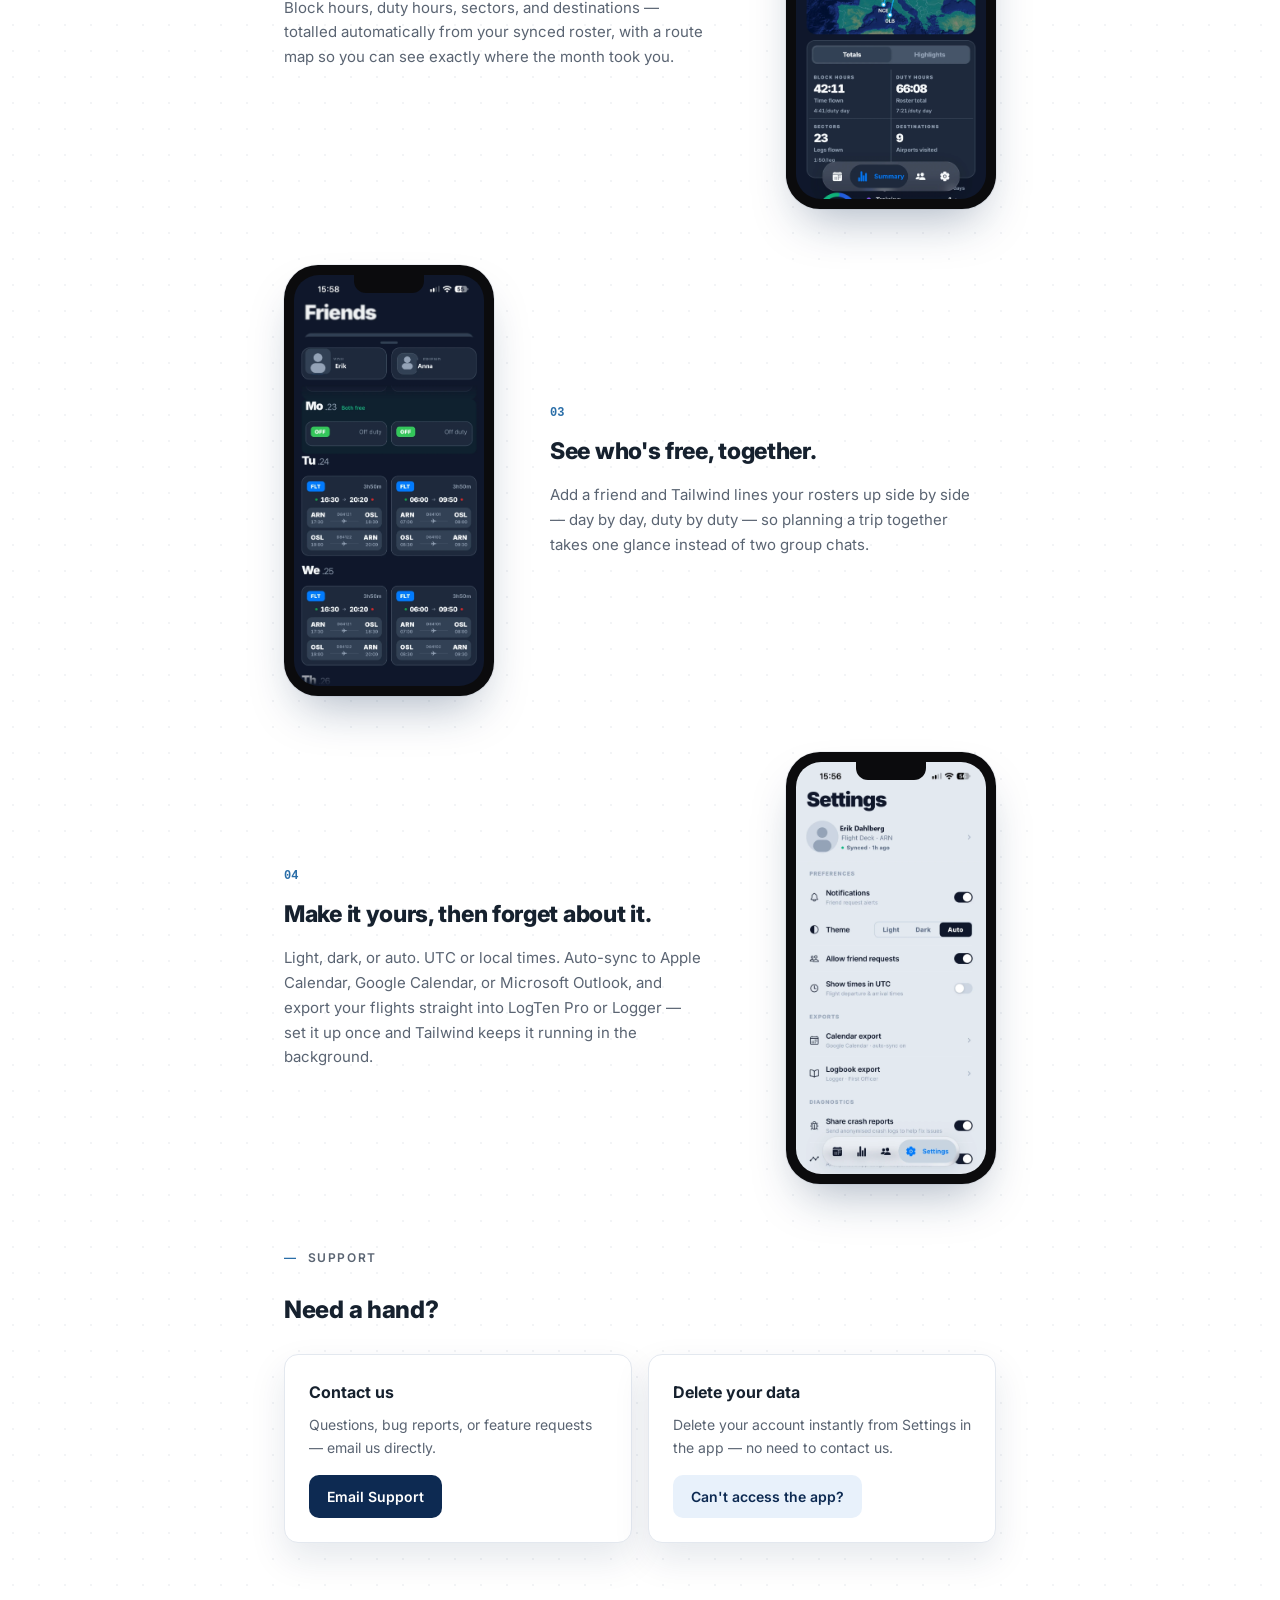
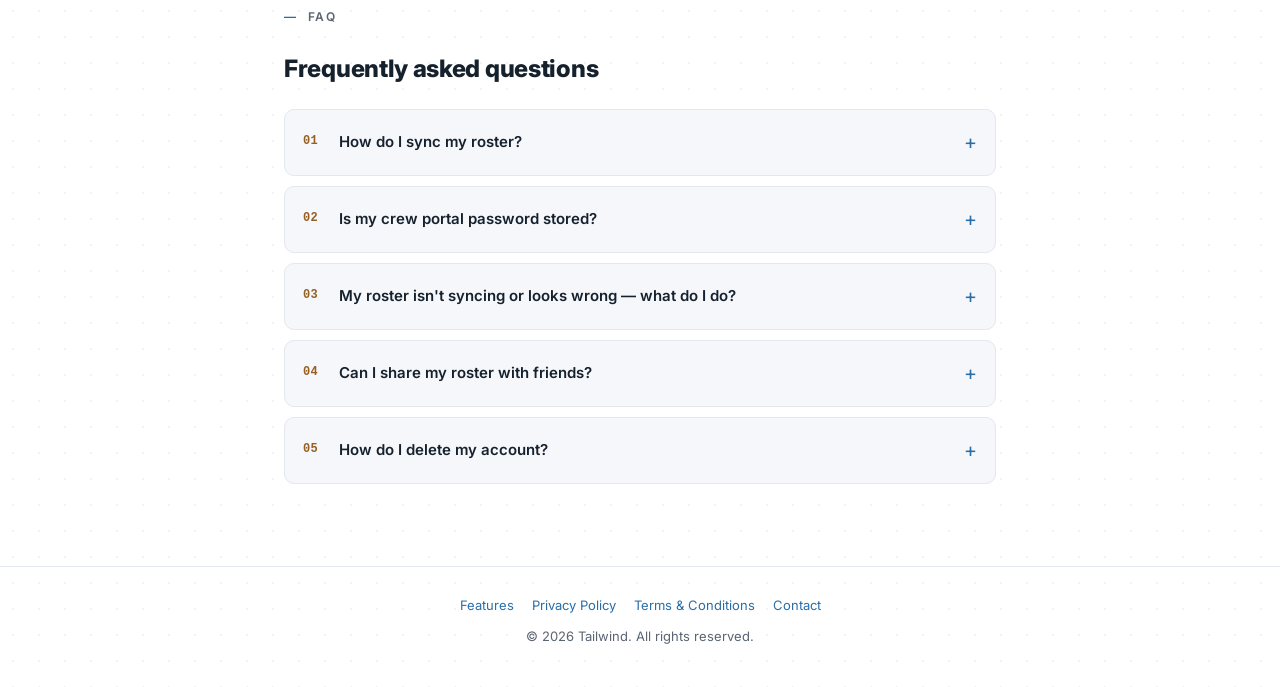
==== commit 9d10e0f3: "Correct calendar/logbook export claims: name the real integrations Calendar sync actually supports A" ====
--- a/index.html
+++ b/index.html
@@ -123,7 +123,7 @@
         <div class="feature-copy">
           <span class="feature-num">04</span>
           <h3>Make it yours, then forget about it.</h3>
-          <p>Light, dark, or auto. UTC or local times. Auto-sync to Google Calendar and export straight into your logbook — set it up once and Tailwind keeps it running in the background.</p>
+          <p>Light, dark, or auto. UTC or local times. Auto-sync to Apple Calendar, Google Calendar, or Microsoft Outlook, and export your flights straight into LogTen Pro or Logger — set it up once and Tailwind keeps it running in the background.</p>
         </div>
       </div>
     </section>
